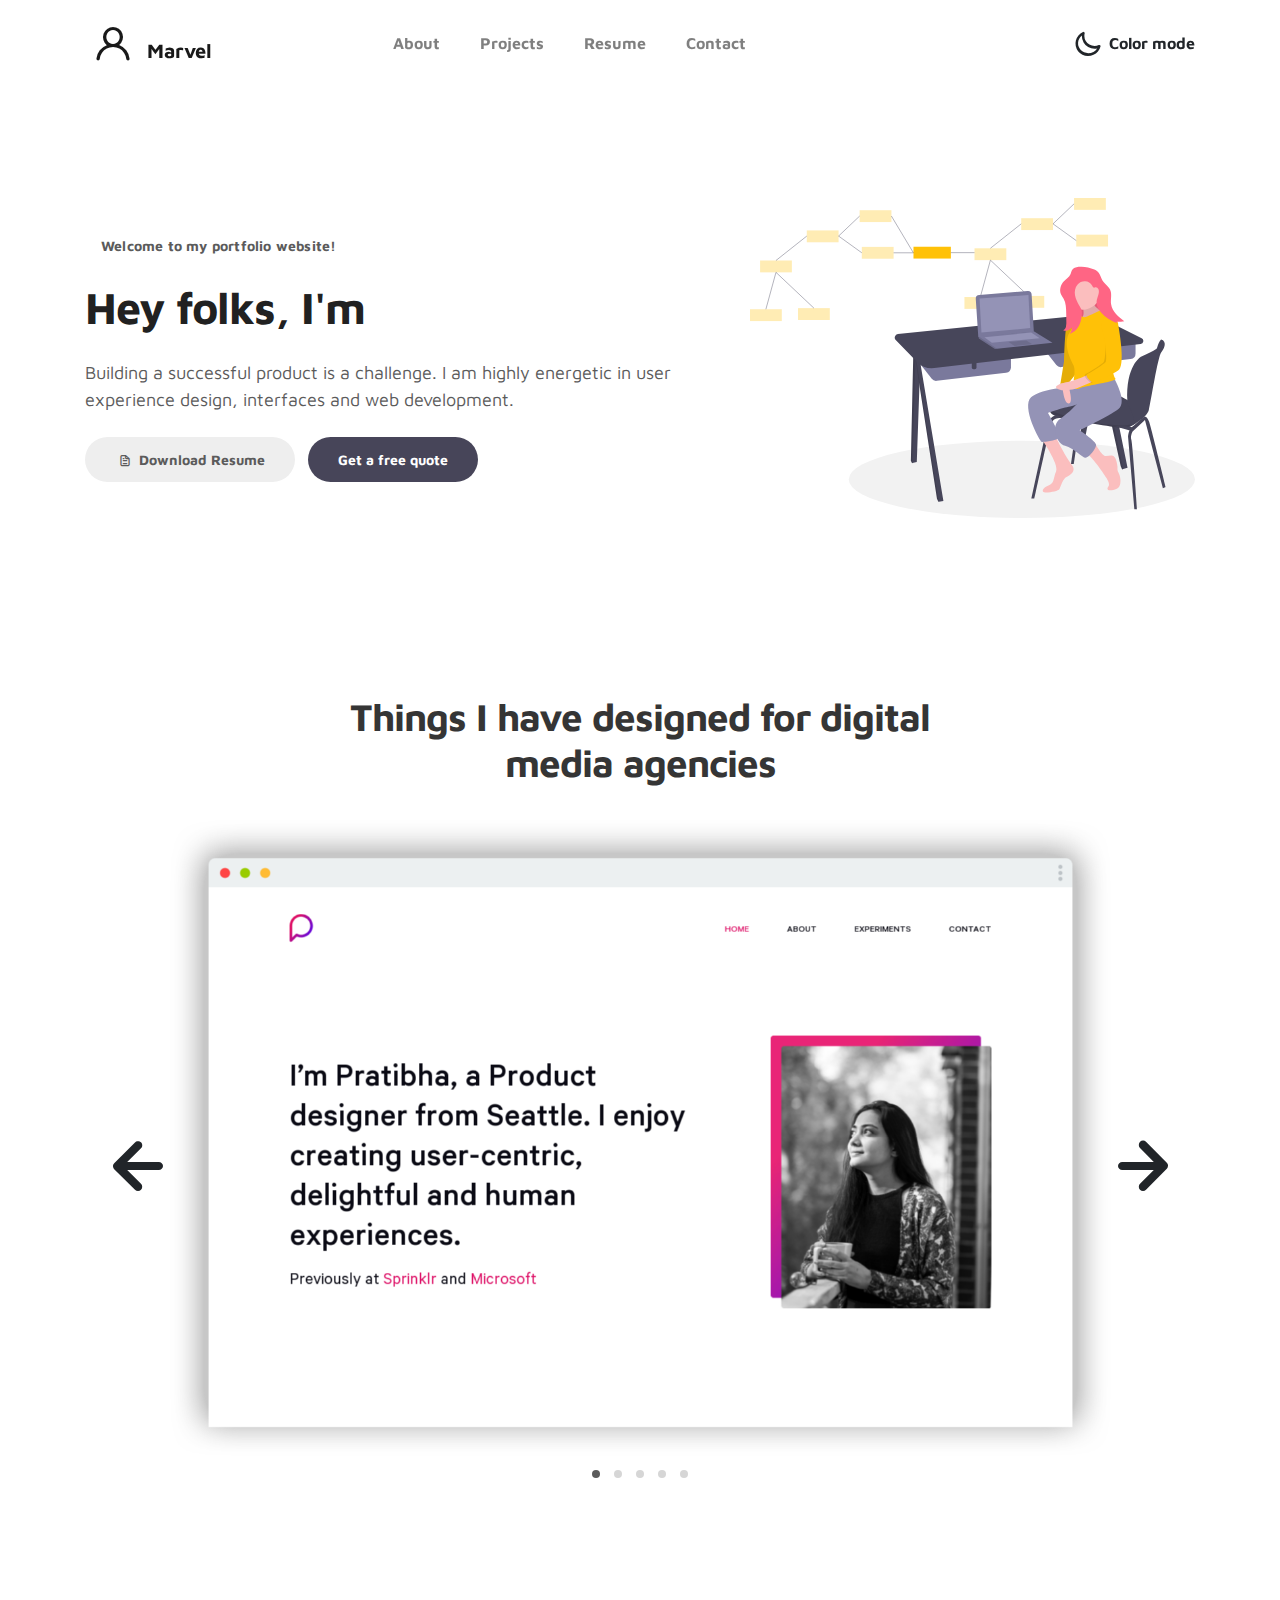
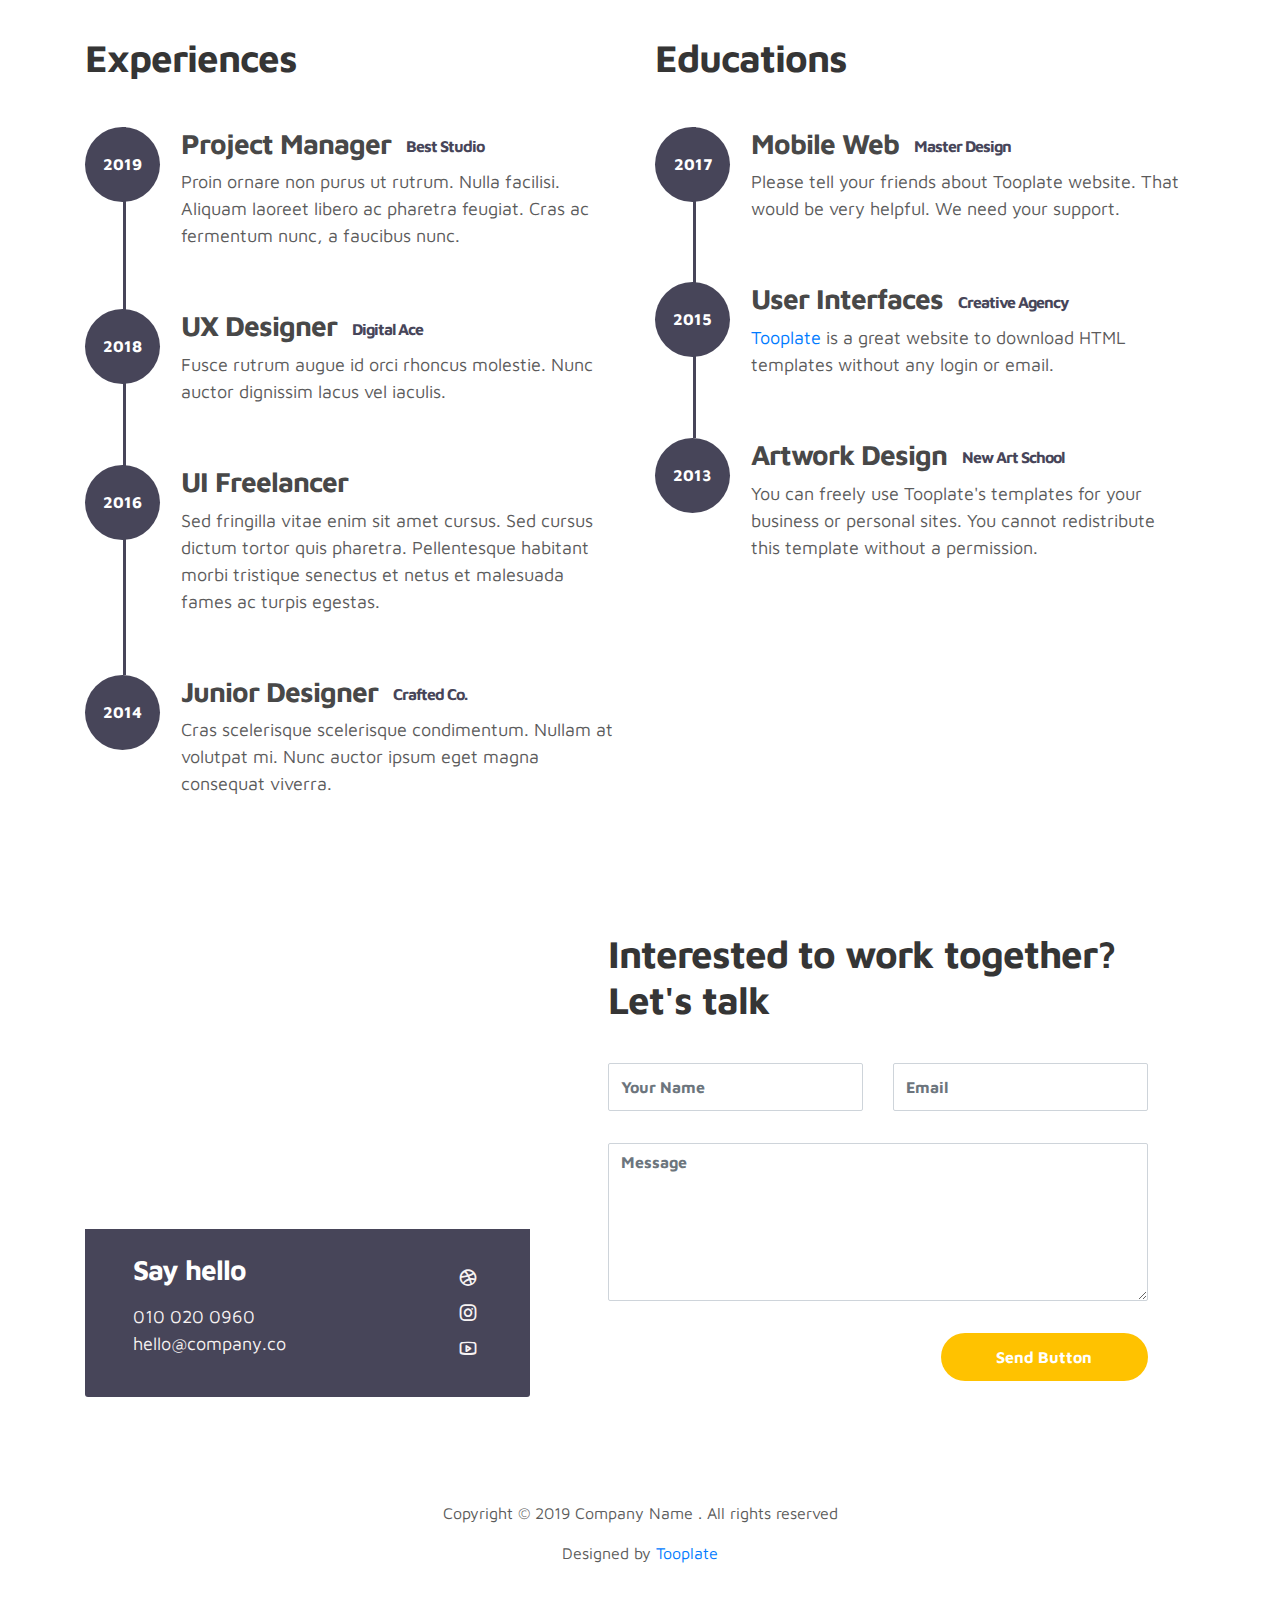
==== tianci/index.html @ c40ca88f "tiaci" ====
<!doctype html>
<html lang="en">
  <head>
    <meta charset="utf-8">
    <meta name="viewport" content="width=device-width, initial-scale=1, shrink-to-fit=no">
    <meta name="description" content="">
    <meta name="author" content="">

    <title>Marvel HTML Bootstrap 4 Template</title>

    <link rel="stylesheet" href="css/bootstrap.min.css">
    <link rel="stylesheet" href="css/unicons.css">
    <link rel="stylesheet" href="css/owl.carousel.min.css">
    <link rel="stylesheet" href="css/owl.theme.default.min.css">

    <!-- MAIN STYLE -->
    <link rel="stylesheet" href="css/tooplate-style.css">
    
<!--

Tooplate 2115 Marvel

https://www.tooplate.com/view/2115-marvel

-->
  </head>
  <body>

    <!-- MENU -->
    <nav class="navbar navbar-expand-sm navbar-light">
        <div class="container">
            <a class="navbar-brand" href="index.html"><i class='uil uil-user'></i> Marvel</a>

            <button class="navbar-toggler" type="button" data-toggle="collapse" data-target="#navbarNav" aria-controls="navbarNav" aria-expanded="false"
                aria-label="Toggle navigation">
                <span class="navbar-toggler-icon"></span>
                <span class="navbar-toggler-icon"></span>
                <span class="navbar-toggler-icon"></span>
            </button>

            <div class="collapse navbar-collapse" id="navbarNav">
                <ul class="navbar-nav mx-auto">
                    <li class="nav-item">
                        <a href="#about" class="nav-link"><span data-hover="About">About</span></a>
                    </li>
                    <li class="nav-item">
                        <a href="#project" class="nav-link"><span data-hover="Projects">Projects</span></a>
                    </li>
                    <li class="nav-item">
                        <a href="#resume" class="nav-link"><span data-hover="Resume">Resume</span></a>
                    </li>
                    <li class="nav-item">
                        <a href="#contact" class="nav-link"><span data-hover="Contact">Contact</span></a>
                    </li>
                </ul>

                <ul class="navbar-nav ml-lg-auto">
                    <div class="ml-lg-4">
                      <div class="color-mode d-lg-flex justify-content-center align-items-center">
                        <i class="color-mode-icon"></i>
                        Color mode
                      </div>
                    </div>
                </ul>
            </div>
        </div>
    </nav>

    <!-- ABOUT -->
    <section class="about full-screen d-lg-flex justify-content-center align-items-center" id="about">
        <div class="container">
            <div class="row">
                
                <div class="col-lg-7 col-md-12 col-12 d-flex align-items-center">
                    <div class="about-text">
                        <small class="small-text">Welcome to <span class="mobile-block">my portfolio website!</span></small>
                        <h1 class="animated animated-text">
                            <span class="mr-2">Hey folks, I'm</span>
                                <div class="animated-info">
                                    <span class="animated-item">Marvel Sann</span>
                                    <span class="animated-item">Web Designer</span>
                                    <span class="animated-item">UI Specialist</span>
                                </div>
                        </h1>

                        <p>Building a successful product is a challenge. I am highly energetic in user experience design, interfaces and web development.</p>
                        
                        <div class="custom-btn-group mt-4">
                          <a href="#" class="btn mr-lg-2 custom-btn"><i class='uil uil-file-alt'></i> Download Resume</a>
                          <a href="#contact" class="btn custom-btn custom-btn-bg custom-btn-link">Get a free quote</a>
                        </div>
                    </div>
                </div>

                <div class="col-lg-5 col-md-12 col-12">
                    <div class="about-image svg">
                        <img src="images/undraw/undraw_software_engineer_lvl5.svg" class="img-fluid" alt="svg image">
                    </div>
                </div>

            </div>
        </div>
    </section>

    <!-- PROJECTS -->
    <section class="project py-5" id="project">
        <div class="container">
                
                <div class="row">
                  <div class="col-lg-11 text-center mx-auto col-12">

                      <div class="col-lg-8 mx-auto">
                        <h2>Things I have designed for digital media agencies</h2>
                      </div>

                      <div class="owl-carousel owl-theme">
                        <div class="item">
                          <div class="project-info">
                            <img src="images/project/project-image01.png" class="img-fluid" alt="project image">
                          </div>
                        </div>

                        <div class="item">
                          <div class="project-info">
                            <img src="images/project/project-image02.png" class="img-fluid" alt="project image">
                          </div>
                        </div>

                        <div class="item">
                          <div class="project-info">
                            <img src="images/project/project-image03.png" class="img-fluid" alt="project image">
                          </div>
                        </div>

                        <div class="item">
                          <div class="project-info">
                            <img src="images/project/project-image04.png" class="img-fluid" alt="project image">
                          </div>
                        </div>

                        <div class="item">
                          <div class="project-info">
                            <img src="images/project/project-image05.png" class="img-fluid" alt="project image">
                          </div>
                        </div>
                      </div>

                  </div>
                </div>
        </div>
    </section>

    <!-- FEATURES -->
    <section class="resume py-5 d-lg-flex justify-content-center align-items-center" id="resume">
        <div class="container">
            <div class="row">

                <div class="col-lg-6 col-12">
                  <h2 class="mb-4">Experiences</h2>

                    <div class="timeline">
                        <div class="timeline-wrapper">
                             <div class="timeline-yr">
                                  <span>2019</span>
                             </div>
                             <div class="timeline-info">
                                  <h3><span>Project Manager</span><small>Best Studio</small></h3>
                                  <p>Proin ornare non purus ut rutrum. Nulla facilisi. Aliquam laoreet libero ac pharetra feugiat. Cras ac fermentum nunc, a faucibus nunc.</p>
                             </div>
                        </div>

                        <div class="timeline-wrapper">
                            <div class="timeline-yr">
                                <span>2018</span>
                            </div>
                            <div class="timeline-info">
                                <h3><span>UX Designer</span><small>Digital Ace</small></h3>
                                <p>Fusce rutrum augue id orci rhoncus molestie. Nunc auctor dignissim lacus vel iaculis.</p>
                            </div>
                        </div>

                        <div class="timeline-wrapper">
                            <div class="timeline-yr">
                                <span>2016</span>
                            </div>
                            <div class="timeline-info">
                                <h3><span>UI Freelancer</h3>
                                <p>Sed fringilla vitae enim sit amet cursus. Sed cursus dictum tortor quis pharetra. Pellentesque habitant morbi tristique senectus et netus et malesuada fames ac turpis egestas.</p>
                            </div>
                        </div>
                        
                        <div class="timeline-wrapper">
                            <div class="timeline-yr">
                                <span>2014</span>
                            </div>
                            <div class="timeline-info">
                                <h3><span>Junior Designer<small>Crafted Co.</small></h3>
                                <p>Cras scelerisque scelerisque condimentum. Nullam at volutpat mi. Nunc auctor ipsum eget magna consequat viverra.</p>
                            </div>
                        </div>

                    </div>
                </div>

                <div class="col-lg-6 col-12">
                  <h2 class="mb-4 mobile-mt-2">Educations</h2>

                    <div class="timeline">
                        <div class="timeline-wrapper">
                             <div class="timeline-yr">
                                  <span>2017</span>
                             </div>
                             <div class="timeline-info">
                                  <h3><span>Mobile Web</span><small>Master Design</small></h3>
                                  <p>Please tell your friends about Tooplate website. That would be very helpful. We need your support.</p>
                             </div>
                        </div>

                        <div class="timeline-wrapper">
                            <div class="timeline-yr">
                                <span>2015</span>
                            </div>
                            <div class="timeline-info">
                                <h3><span>User Interfaces</span><small>Creative Agency</small></h3>
                                <p><a rel="nofollow" href="https://www.facebook.com/tooplate">Tooplate</a> is a great website to download HTML templates without any login or email.</p>
                            </div>
                        </div>
                        
                        <div class="timeline-wrapper">
                            <div class="timeline-yr">
                                <span>2013</span>
                            </div>
                            <div class="timeline-info">
                                <h3><span>Artwork Design</span><small>New Art School</small></h3>
                                <p>You can freely use Tooplate's templates for your business or personal sites. You cannot redistribute this template without a permission.</p>
                            </div>
                        </div>

                    </div>
                </div>
                
            </div>
        </div>
    </section>

    <!-- CONTACT -->
    <section class="contact py-5" id="contact">
      <div class="container">
        <div class="row">
          
          <div class="col-lg-5 mr-lg-5 col-12">
            <div class="google-map w-100">
              <iframe src="https://www.google.com/maps/embed?pb=!1m18!1m12!1m3!1d12088.558402180099!2d-73.99373482142036!3d40.75895421922642!2m3!1f0!2f0!3f0!3m2!1i1024!2i768!4f13.1!3m3!1m2!1s0x89c25855b8fb3083%3A0xa0f9aef176042a5c!2sTheater+District%2C+New+York%2C+NY%2C+USA!5e0!3m2!1sen!2smm!4v1549875377188" width="400" height="300" frameborder="0" style="border:0" allowfullscreen></iframe>
            </div>

            <div class="contact-info d-flex justify-content-between align-items-center py-4 px-lg-5">
                <div class="contact-info-item">
                  <h3 class="mb-3 text-white">Say hello</h3>
                  <p class="footer-text mb-0">010 020 0960</p>
                  <p><a href="mailto:hello@company.co">hello@company.co</a></p>
                </div>

                <ul class="social-links">
                     <li><a href="#" class="uil uil-dribbble" data-toggle="tooltip" data-placement="left" title="Dribbble"></a></li>
                     <li><a href="#" class="uil uil-instagram" data-toggle="tooltip" data-placement="left" title="Instagram"></a></li>
                     <li><a href="#" class="uil uil-youtube" data-toggle="tooltip" data-placement="left" title="Youtube"></a></li>
                </ul>
            </div>
          </div>

          <div class="col-lg-6 col-12">
            <div class="contact-form">
              <h2 class="mb-4">Interested to work together? Let's talk</h2>

              <form action="" method="get">
                <div class="row">
                  <div class="col-lg-6 col-12">
                    <input type="text" class="form-control" name="name" placeholder="Your Name" id="name">
                  </div>

                  <div class="col-lg-6 col-12">
                    <input type="email" class="form-control" name="email" placeholder="Email" id="email">
                  </div>

                  <div class="col-12">
                    <textarea name="message" rows="6" class="form-control" id="message" placeholder="Message"></textarea>
                  </div>

                  <div class="ml-lg-auto col-lg-5 col-12">
                    <input type="submit" class="form-control submit-btn" value="Send Button">
                  </div>
                </div>
              </form>
            </div>
          </div>

        </div>
      </div>
    </section>

    <!-- FOOTER -->
     <footer class="footer py-5">
          <div class="container">
               <div class="row">

                    <div class="col-lg-12 col-12">                                
                        <p class="copyright-text text-center">Copyright &copy; 2019 Company Name . All rights reserved</p>
                        <p class="copyright-text text-center">Designed by <a rel="nofollow" href="https://www.facebook.com/tooplate">Tooplate</a></p>
                    </div>
                    
               </div>
          </div>
     </footer>

    <script src="js/jquery-3.3.1.min.js"></script>
    <script src="js/popper.min.js"></script>
    <script src="js/bootstrap.min.js"></script>
    <script src="js/Headroom.js"></script>
    <script src="js/jQuery.headroom.js"></script>
    <script src="js/owl.carousel.min.js"></script>
    <script src="js/smoothscroll.js"></script>
    <script src="js/custom.js"></script>

  </body>
</html>
---- tianci/css/unicons.css ----
@font-face {
  font-family: 'unicons';
  src: url('../font/unicons.eot?42479262');
  src: url('../font/unicons.eot?42479262#iefix') format('embedded-opentype'),
       url('../font/unicons.woff2?42479262') format('woff2'),
       url('../font/unicons.woff?42479262') format('woff'),
       url('../font/unicons.ttf?42479262') format('truetype'),
       url('../font/unicons.svg?42479262#unicons') format('svg');
  font-weight: normal;
  font-style: normal;
}
/* Chrome hack: SVG is rendered more smooth in Windozze. 100% magic, uncomment if you need it. */
/* Note, that will break hinting! In other OS-es font will be not as sharp as it could be */
/*
@media screen and (-webkit-min-device-pixel-ratio:0) {
  @font-face {
    font-family: 'unicons';
    src: url('../font/unicons.svg?42479262#unicons') format('svg');
  }
}
*/
 
 [class^="uil-"]:before, [class*=" uil-"]:before {
  font-family: "unicons";
  font-style: normal;
  font-weight: normal;
  speak: none;
 
  display: inline-block;
  text-decoration: inherit;
  width: 1em;
  margin-right: .2em;
  text-align: center;
  /* opacity: .8; */
 
  /* For safety - reset parent styles, that can break glyph codes*/
  font-variant: normal;
  text-transform: none;
 
  /* fix buttons height, for twitter bootstrap */
  line-height: 1em;
 
  /* Animation center compensation - margins should be symmetric */
  /* remove if not needed */
  margin-left: .2em;
 
  /* you can be more comfortable with increased icons size */
  /* font-size: 120%; */
 
  /* Font smoothing. That was taken from TWBS */
  -webkit-font-smoothing: antialiased;
  -moz-osx-font-smoothing: grayscale;
 
  /* Uncomment for 3D effect */
  /* text-shadow: 1px 1px 1px rgba(127, 127, 127, 0.3); */
}
 
.uil-abacus:before { content: '\e800'; } /* '' */
.uil-accessible-icon-alt:before { content: '\e801'; } /* '' */
.uil-adjust-alt:before { content: '\e802'; } /* '' */
.uil-adjust-circle:before { content: '\e803'; } /* '' */
.uil-adjust-half:before { content: '\e804'; } /* '' */
.uil-adjust:before { content: '\e805'; } /* '' */
.uil-airplay:before { content: '\e806'; } /* '' */
.uil-align-alt:before { content: '\e807'; } /* '' */
.uil-align-center-alt:before { content: '\e808'; } /* '' */
.uil-align-center-h:before { content: '\e809'; } /* '' */
.uil-align-center-justify:before { content: '\e80a'; } /* '' */
.uil-align-center-v:before { content: '\e80b'; } /* '' */
.uil-align-center:before { content: '\e80c'; } /* '' */
.uil-align-justify:before { content: '\e80d'; } /* '' */
.uil-align-left-justify:before { content: '\e80e'; } /* '' */
.uil-align-left:before { content: '\e80f'; } /* '' */
.uil-align-letter-right:before { content: '\e810'; } /* '' */
.uil-align-right-justify:before { content: '\e811'; } /* '' */
.uil-align-right:before { content: '\e812'; } /* '' */
.uil-align:before { content: '\e813'; } /* '' */
.uil-ambulance:before { content: '\e814'; } /* '' */
.uil-analysis:before { content: '\e815'; } /* '' */
.uil-analytics:before { content: '\e816'; } /* '' */
.uil-anchor:before { content: '\e817'; } /* '' */
.uil-android-phone-slash:before { content: '\e818'; } /* '' */
.uil-angle-double-down:before { content: '\e819'; } /* '' */
.uil-angle-double-left:before { content: '\e81a'; } /* '' */
.uil-angle-double-right:before { content: '\e81b'; } /* '' */
.uil-angle-double-up:before { content: '\e81c'; } /* '' */
.uil-angle-down:before { content: '\e81d'; } /* '' */
.uil-angle-left:before { content: '\e81e'; } /* '' */
.uil-angle-right-b:before { content: '\e81f'; } /* '' */
.uil-angle-right:before { content: '\e820'; } /* '' */
.uil-angle-up:before { content: '\e821'; } /* '' */
.uil-annoyed-alt:before { content: '\e822'; } /* '' */
.uil-annoyed:before { content: '\e823'; } /* '' */
.uil-apps:before { content: '\e824'; } /* '' */
.uil-archive-alt:before { content: '\e825'; } /* '' */
.uil-archive:before { content: '\e826'; } /* '' */
.uil-arrow-break:before { content: '\e827'; } /* '' */
.uil-arrow-circle-down:before { content: '\e828'; } /* '' */
.uil-arrow-circle-left:before { content: '\e829'; } /* '' */
.uil-arrow-circle-right:before { content: '\e82a'; } /* '' */
.uil-arrow-circle-up:before { content: '\e82b'; } /* '' */
.uil-arrow-compress-h:before { content: '\e82c'; } /* '' */
.uil-arrow-down-left:before { content: '\e82d'; } /* '' */
.uil-arrow-down-right:before { content: '\e82e'; } /* '' */
.uil-arrow-down:before { content: '\e82f'; } /* '' */
.uil-arrow-from-right:before { content: '\e830'; } /* '' */
.uil-arrow-from-top:before { content: '\e831'; } /* '' */
.uil-arrow-growth:before { content: '\e832'; } /* '' */
.uil-arrow-left:before { content: '\e833'; } /* '' */
.uil-arrow-random:before { content: '\e834'; } /* '' */
.uil-arrow-resize-diagonal:before { content: '\e835'; } /* '' */
.uil-arrow-right:before { content: '\e836'; } /* '' */
.uil-arrow-to-bottom:before { content: '\e837'; } /* '' */
.uil-arrow-to-right:before { content: '\e838'; } /* '' */
.uil-arrow-up-left:before { content: '\e839'; } /* '' */
.uil-arrow-up-right:before { content: '\e83a'; } /* '' */
.uil-arrow-up:before { content: '\e83b'; } /* '' */
.uil-arrows-h-alt:before { content: '\e83c'; } /* '' */
.uil-arrows-h:before { content: '\e83d'; } /* '' */
.uil-arrows-left-down:before { content: '\e83e'; } /* '' */
.uil-arrows-maximize:before { content: '\e83f'; } /* '' */
.uil-arrows-merge:before { content: '\e840'; } /* '' */
.uil-arrows-resize-h:before { content: '\e841'; } /* '' */
.uil-arrows-resize-v:before { content: '\e842'; } /* '' */
.uil-arrows-resize:before { content: '\e843'; } /* '' */
.uil-arrows-right-down:before { content: '\e844'; } /* '' */
.uil-arrows-shrink-h:before { content: '\e845'; } /* '' */
.uil-arrows-shrink-v:before { content: '\e846'; } /* '' */
.uil-arrows-up-right:before { content: '\e847'; } /* '' */
.uil-arrows-v-alt:before { content: '\e848'; } /* '' */
.uil-arrows-v:before { content: '\e849'; } /* '' */
.uil-at:before { content: '\e84a'; } /* '' */
.uil-atm-card:before { content: '\e84b'; } /* '' */
.uil-atom:before { content: '\e84c'; } /* '' */
.uil-auto-flash:before { content: '\e84d'; } /* '' */
.uil-award-alt:before { content: '\e84e'; } /* '' */
.uil-award:before { content: '\e84f'; } /* '' */
.uil-baby-carriage:before { content: '\e850'; } /* '' */
.uil-backpack:before { content: '\e851'; } /* '' */
.uil-backspace:before { content: '\e852'; } /* '' */
.uil-backward:before { content: '\e853'; } /* '' */
.uil-bag-alt:before { content: '\e854'; } /* '' */
.uil-bag-slash:before { content: '\e855'; } /* '' */
.uil-bag:before { content: '\e856'; } /* '' */
.uil-ball:before { content: '\e857'; } /* '' */
.uil-ban:before { content: '\e858'; } /* '' */
.uil-bars:before { content: '\e859'; } /* '' */
.uil-basketball-hoop:before { content: '\e85a'; } /* '' */
.uil-basketball:before { content: '\e85b'; } /* '' */
.uil-battery-bolt:before { content: '\e85c'; } /* '' */
.uil-battery-empty:before { content: '\e85d'; } /* '' */
.uil-bed-double:before { content: '\e85e'; } /* '' */
.uil-bed:before { content: '\e85f'; } /* '' */
.uil-bell-school:before { content: '\e860'; } /* '' */
.uil-bell-slash:before { content: '\e861'; } /* '' */
.uil-bill:before { content: '\e862'; } /* '' */
.uil-bitcoin-circle:before { content: '\e863'; } /* '' */
.uil-bitcoin:before { content: '\e864'; } /* '' */
.uil-bluetooth-b:before { content: '\e865'; } /* '' */
.uil-bolt-alt:before { content: '\e866'; } /* '' */
.uil-bolt-slash:before { content: '\e867'; } /* '' */
.uil-bolt:before { content: '\e868'; } /* '' */
.uil-book-alt:before { content: '\e869'; } /* '' */
.uil-book-medical:before { content: '\e86a'; } /* '' */
.uil-book-open:before { content: '\e86b'; } /* '' */
.uil-book-reader:before { content: '\e86c'; } /* '' */
.uil-book:before { content: '\e86d'; } /* '' */
.uil-bookmark-full:before { content: '\e86e'; } /* '' */
.uil-bookmark:before { content: '\e86f'; } /* '' */
.uil-books:before { content: '\e870'; } /* '' */
.uil-boombox:before { content: '\e871'; } /* '' */
.uil-border-alt:before { content: '\e872'; } /* '' */
.uil-border-bottom:before { content: '\e873'; } /* '' */
.uil-border-clear:before { content: '\e874'; } /* '' */
.uil-border-horizontal:before { content: '\e875'; } /* '' */
.uil-border-inner:before { content: '\e876'; } /* '' */
.uil-border-left:before { content: '\e877'; } /* '' */
.uil-border-out:before { content: '\e878'; } /* '' */
.uil-border-right:before { content: '\e879'; } /* '' */
.uil-border-top:before { content: '\e87a'; } /* '' */
.uil-border-vertical:before { content: '\e87b'; } /* '' */
.uil-box:before { content: '\e87c'; } /* '' */
.uil-briefcase-alt:before { content: '\e87d'; } /* '' */
.uil-briefcase:before { content: '\e87e'; } /* '' */
.uil-bright:before { content: '\e87f'; } /* '' */
.uil-brightness-empty:before { content: '\e880'; } /* '' */
.uil-brightness-half:before { content: '\e881'; } /* '' */
.uil-brightness-low:before { content: '\e882'; } /* '' */
.uil-brightness-minus:before { content: '\e883'; } /* '' */
.uil-brightness-plus:before { content: '\e884'; } /* '' */
.uil-brightness:before { content: '\e885'; } /* '' */
.uil-bring-bottom:before { content: '\e886'; } /* '' */
.uil-bring-front:before { content: '\e887'; } /* '' */
.uil-brush-alt:before { content: '\e888'; } /* '' */
.uil-bug:before { content: '\e889'; } /* '' */
.uil-building:before { content: '\e88a'; } /* '' */
.uil-bullseye:before { content: '\e88b'; } /* '' */
.uil-bus-alt:before { content: '\e88c'; } /* '' */
.uil-bus-school:before { content: '\e88d'; } /* '' */
.uil-bus:before { content: '\e88e'; } /* '' */
.uil-calcualtor:before { content: '\e88f'; } /* '' */
.uil-calculator-alt:before { content: '\e890'; } /* '' */
.uil-calendar-alt:before { content: '\e891'; } /* '' */
.uil-calendar-slash:before { content: '\e892'; } /* '' */
.uil-calender:before { content: '\e893'; } /* '' */
.uil-calling:before { content: '\e894'; } /* '' */
.uil-camera-plus:before { content: '\e895'; } /* '' */
.uil-camera-slash:before { content: '\e896'; } /* '' */
.uil-camera:before { content: '\e897'; } /* '' */
.uil-cancel:before { content: '\e898'; } /* '' */
.uil-capsule:before { content: '\e899'; } /* '' */
.uil-capture:before { content: '\e89a'; } /* '' */
.uil-car-sideview:before { content: '\e89b'; } /* '' */
.uil-car-slash:before { content: '\e89c'; } /* '' */
.uil-car-wash:before { content: '\e89d'; } /* '' */
.uil-car:before { content: '\e89e'; } /* '' */
.uil-card-atm:before { content: '\e89f'; } /* '' */
.uil-caret-right:before { content: '\e8a0'; } /* '' */
.uil-cart:before { content: '\e8a1'; } /* '' */
.uil-cell:before { content: '\e8a2'; } /* '' */
.uil-celsius:before { content: '\e8a3'; } /* '' */
.uil-chart-bar-alt:before { content: '\e8a4'; } /* '' */
.uil-chart-bar:before { content: '\e8a5'; } /* '' */
.uil-chart-down:before { content: '\e8a6'; } /* '' */
.uil-chart-growth-alt:before { content: '\e8a7'; } /* '' */
.uil-chart-growth:before { content: '\e8a8'; } /* '' */
.uil-chart-line:before { content: '\e8a9'; } /* '' */
.uil-chart-pie-alt:before { content: '\e8aa'; } /* '' */
.uil-chart-pie:before { content: '\e8ab'; } /* '' */
.uil-chart:before { content: '\e8ac'; } /* '' */
.uil-chat-bubble-user:before { content: '\e8ad'; } /* '' */
.uil-chat-info:before { content: '\e8ae'; } /* '' */
.uil-chat:before { content: '\e8af'; } /* '' */
.uil-check-circle:before { content: '\e8b0'; } /* '' */
.uil-check-square:before { content: '\e8b1'; } /* '' */
.uil-check:before { content: '\e8b2'; } /* '' */
.uil-circle-layer:before { content: '\e8b3'; } /* '' */
.uil-circle:before { content: '\e8b4'; } /* '' */
.uil-circuit:before { content: '\e8b5'; } /* '' */
.uil-clapper-board:before { content: '\e8b6'; } /* '' */
.uil-clipboard-alt:before { content: '\e8b7'; } /* '' */
.uil-clipboard-blank:before { content: '\e8b8'; } /* '' */
.uil-clipboard-notes:before { content: '\e8b9'; } /* '' */
.uil-clipboard:before { content: '\e8ba'; } /* '' */
.uil-clock-eight:before { content: '\e8bb'; } /* '' */
.uil-clock-five:before { content: '\e8bc'; } /* '' */
.uil-clock-nine:before { content: '\e8bd'; } /* '' */
.uil-clock-seven:before { content: '\e8be'; } /* '' */
.uil-clock-ten:before { content: '\e8bf'; } /* '' */
.uil-clock-three:before { content: '\e8c0'; } /* '' */
.uil-clock-two:before { content: '\e8c1'; } /* '' */
.uil-clock:before { content: '\e8c2'; } /* '' */
.uil-closed-captioning:before { content: '\e8c3'; } /* '' */
.uil-cloud-block:before { content: '\e8c4'; } /* '' */
.uil-cloud-bookmark:before { content: '\e8c5'; } /* '' */
.uil-cloud-check:before { content: '\e8c6'; } /* '' */
.uil-cloud-computing:before { content: '\e8c7'; } /* '' */
.uil-cloud-data-connection:before { content: '\e8c8'; } /* '' */
.uil-cloud-database-tree:before { content: '\e8c9'; } /* '' */
.uil-cloud-download:before { content: '\e8ca'; } /* '' */
.uil-cloud-drizzle:before { content: '\e8cb'; } /* '' */
.uil-cloud-exclamation:before { content: '\e8cc'; } /* '' */
.uil-cloud-hail:before { content: '\e8cd'; } /* '' */
.uil-cloud-heart:before { content: '\e8ce'; } /* '' */
.uil-cloud-info:before { content: '\e8cf'; } /* '' */
.uil-cloud-lock:before { content: '\e8d0'; } /* '' */
.uil-cloud-meatball:before { content: '\e8d1'; } /* '' */
.uil-cloud-moon-hail:before { content: '\e8d2'; } /* '' */
.uil-cloud-moon-meatball:before { content: '\e8d3'; } /* '' */
.uil-cloud-moon-rain:before { content: '\e8d4'; } /* '' */
.uil-cloud-moon-showers:before { content: '\e8d5'; } /* '' */
.uil-cloud-moon:before { content: '\e8d6'; } /* '' */
.uil-cloud-question:before { content: '\e8d7'; } /* '' */
.uil-cloud-rain-sun:before { content: '\e8d8'; } /* '' */
.uil-cloud-rain:before { content: '\e8d9'; } /* '' */
.uil-cloud-redo:before { content: '\e8da'; } /* '' */
.uil-cloud-set:before { content: '\e8db'; } /* '' */
.uil-cloud-share:before { content: '\e8dc'; } /* '' */
.uil-cloud-shield:before { content: '\e8dd'; } /* '' */
.uil-cloud-showers-alt:before { content: '\e8de'; } /* '' */
.uil-cloud-showers-heavy:before { content: '\e8df'; } /* '' */
.uil-cloud-showers:before { content: '\e8e0'; } /* '' */
.uil-cloud-slash:before { content: '\e8e1'; } /* '' */
.uil-cloud-sun-hail:before { content: '\e8e2'; } /* '' */
.uil-cloud-sun-meatball:before { content: '\e8e3'; } /* '' */
.uil-cloud-sun-rain-alt:before { content: '\e8e4'; } /* '' */
.uil-cloud-sun-rain:before { content: '\e8e5'; } /* '' */
.uil-cloud-sun-tear:before { content: '\e8e6'; } /* '' */
.uil-cloud-sun:before { content: '\e8e7'; } /* '' */
.uil-cloud-times:before { content: '\e8e8'; } /* '' */
.uil-cloud-unlock:before { content: '\e8e9'; } /* '' */
.uil-cloud-upload:before { content: '\e8ea'; } /* '' */
.uil-cloud-wifi:before { content: '\e8eb'; } /* '' */
.uil-cloud-wind:before { content: '\e8ec'; } /* '' */
.uil-cloud:before { content: '\e8ed'; } /* '' */
.uil-clouds:before { content: '\e8ee'; } /* '' */
.uil-club:before { content: '\e8ef'; } /* '' */
.uil-code:before { content: '\e8f0'; } /* '' */
.uil-coffee:before { content: '\e8f1'; } /* '' */
.uil-cog:before { content: '\e8f2'; } /* '' */
.uil-coins:before { content: '\e8f3'; } /* '' */
.uil-columns:before { content: '\e8f4'; } /* '' */
.uil-comment-alt-block:before { content: '\e8f5'; } /* '' */
.uil-comment-alt-chart-lines:before { content: '\e8f6'; } /* '' */
.uil-comment-alt-check:before { content: '\e8f7'; } /* '' */
.uil-comment-alt-dots:before { content: '\e8f8'; } /* '' */
.uil-comment-alt-download:before { content: '\e8f9'; } /* '' */
.uil-comment-alt-edit:before { content: '\e8fa'; } /* '' */
.uil-comment-alt-exclamation:before { content: '\e8fb'; } /* '' */
.uil-comment-alt-heart:before { content: '\e8fc'; } /* '' */
.uil-comment-alt-image:before { content: '\e8fd'; } /* '' */
.uil-comment-alt-info:before { content: '\e8fe'; } /* '' */
.uil-comment-alt-lines:before { content: '\e8ff'; } /* '' */
.uil-comment-alt-lock:before { content: '\e900'; } /* '' */
.uil-comment-alt-medical:before { content: '\e901'; } /* '' */
.uil-comment-alt-message:before { content: '\e902'; } /* '' */
.uil-comment-alt-notes:before { content: '\e903'; } /* '' */
.uil-comment-alt-plus:before { content: '\e904'; } /* '' */
.uil-comment-alt-question:before { content: '\e905'; } /* '' */
.uil-comment-alt-redo:before { content: '\e906'; } /* '' */
.uil-comment-alt-search:before { content: '\e907'; } /* '' */
.uil-comment-alt-share:before { content: '\e908'; } /* '' */
.uil-comment-alt-shield:before { content: '\e909'; } /* '' */
.uil-comment-alt-upload:before { content: '\e90a'; } /* '' */
.uil-comment-alt-verify:before { content: '\e90b'; } /* '' */
.uil-comment-alt:before { content: '\e90c'; } /* '' */
.uil-comment-block:before { content: '\e90d'; } /* '' */
.uil-comment-chart-line:before { content: '\e90e'; } /* '' */
.uil-comment-check:before { content: '\e90f'; } /* '' */
.uil-comment-dots:before { content: '\e910'; } /* '' */
.uil-comment-download:before { content: '\e911'; } /* '' */
.uil-comment-edit:before { content: '\e912'; } /* '' */
.uil-comment-exclamation:before { content: '\e913'; } /* '' */
.uil-comment-heart:before { content: '\e914'; } /* '' */
.uil-comment-image:before { content: '\e915'; } /* '' */
.uil-comment-info-alt:before { content: '\e916'; } /* '' */
.uil-comment-info:before { content: '\e917'; } /* '' */
.uil-comment-lines:before { content: '\e918'; } /* '' */
.uil-comment-lock:before { content: '\e919'; } /* '' */
.uil-comment-medical:before { content: '\e91a'; } /* '' */
.uil-comment-message:before { content: '\e91b'; } /* '' */
.uil-comment-notes:before { content: '\e91c'; } /* '' */
.uil-comment-plus:before { content: '\e91d'; } /* '' */
.uil-comment-question:before { content: '\e91e'; } /* '' */
.uil-comment-redo:before { content: '\e91f'; } /* '' */
.uil-comment-search:before { content: '\e920'; } /* '' */
.uil-comment-share:before { content: '\e921'; } /* '' */
.uil-comment-shield:before { content: '\e922'; } /* '' */
.uil-comment-slash:before { content: '\e923'; } /* '' */
.uil-comment-upload:before { content: '\e924'; } /* '' */
.uil-comment-verify:before { content: '\e925'; } /* '' */
.uil-comment:before { content: '\e926'; } /* '' */
.uil-comments-alt:before { content: '\e927'; } /* '' */
.uil-comments:before { content: '\e928'; } /* '' */
.uil-commnet-alt-slash:before { content: '\e929'; } /* '' */
.uil-compact-disc:before { content: '\e92a'; } /* '' */
.uil-compass:before { content: '\e92b'; } /* '' */
.uil-compress-alt-left:before { content: '\e92c'; } /* '' */
.uil-compress-alt:before { content: '\e92d'; } /* '' */
.uil-compress-arrows:before { content: '\e92e'; } /* '' */
.uil-compress-lines:before { content: '\e92f'; } /* '' */
.uil-compress-point:before { content: '\e930'; } /* '' */
.uil-compress-v:before { content: '\e931'; } /* '' */
.uil-compress:before { content: '\e932'; } /* '' */
.uil-computer-mouse:before { content: '\e933'; } /* '' */
.uil-confused:before { content: '\e934'; } /* '' */
.uil-constructor:before { content: '\e935'; } /* '' */
.uil-copy-alt:before { content: '\e936'; } /* '' */
.uil-copy-landscape:before { content: '\e937'; } /* '' */
.uil-copy:before { content: '\e938'; } /* '' */
.uil-copyright:before { content: '\e939'; } /* '' */
.uil-corner-down-left:before { content: '\e93a'; } /* '' */
.uil-corner-down-right-alt:before { content: '\e93b'; } /* '' */
.uil-corner-down-right:before { content: '\e93c'; } /* '' */
.uil-corner-left-down:before { content: '\e93d'; } /* '' */
.uil-corner-right-down:before { content: '\e93e'; } /* '' */
.uil-corner-up-left-alt:before { content: '\e93f'; } /* '' */
.uil-corner-up-left:before { content: '\e940'; } /* '' */
.uil-corner-up-right-alt:before { content: '\e941'; } /* '' */
.uil-corner-up-right:before { content: '\e942'; } /* '' */
.uil-creative-commons-pd-alt:before { content: '\e943'; } /* '' */
.uil-creative-commons-pd:before { content: '\e944'; } /* '' */
.uil-crockery:before { content: '\e945'; } /* '' */
.uil-crop-alt-rotate-left:before { content: '\e946'; } /* '' */
.uil-crop-alt-rotate-right:before { content: '\e947'; } /* '' */
.uil-crop-alt:before { content: '\e948'; } /* '' */
.uil-crosshair-alt:before { content: '\e949'; } /* '' */
.uil-crosshair:before { content: '\e94a'; } /* '' */
.uil-crosshairs:before { content: '\e94b'; } /* '' */
.uil-cube:before { content: '\e94c'; } /* '' */
.uil-data-sharing:before { content: '\e94d'; } /* '' */
.uil-database-alt:before { content: '\e94e'; } /* '' */
.uil-database:before { content: '\e94f'; } /* '' */
.uil-desert:before { content: '\e950'; } /* '' */
.uil-desktop-alt-slash:before { content: '\e951'; } /* '' */
.uil-desktop-alt:before { content: '\e952'; } /* '' */
.uil-desktop-cloud-alt:before { content: '\e953'; } /* '' */
.uil-desktop-slash:before { content: '\e954'; } /* '' */
.uil-desktop:before { content: '\e955'; } /* '' */
.uil-dialpad-alt:before { content: '\e956'; } /* '' */
.uil-dialpad:before { content: '\e957'; } /* '' */
.uil-diamond:before { content: '\e958'; } /* '' */
.uil-diary-alt:before { content: '\e959'; } /* '' */
.uil-diary:before { content: '\e95a'; } /* '' */
.uil-dice-five:before { content: '\e95b'; } /* '' */
.uil-dice-four:before { content: '\e95c'; } /* '' */
.uil-dice-one:before { content: '\e95d'; } /* '' */
.uil-dice-six:before { content: '\e95e'; } /* '' */
.uil-dice-three:before { content: '\e95f'; } /* '' */
.uil-dice-two:before { content: '\e960'; } /* '' */
.uil-direction:before { content: '\e961'; } /* '' */
.uil-directions:before { content: '\e962'; } /* '' */
.uil-dizzy-meh:before { content: '\e963'; } /* '' */
.uil-dna:before { content: '\e964'; } /* '' */
.uil-document-layout-center:before { content: '\e965'; } /* '' */
.uil-document-layout-left:before { content: '\e966'; } /* '' */
.uil-document-layout-right:before { content: '\e967'; } /* '' */
.uil-document:before { content: '\e968'; } /* '' */
.uil-dollar-alt:before { content: '\e969'; } /* '' */
.uil-dollar-sign-alt:before { content: '\e96a'; } /* '' */
.uil-dollar-sign:before { content: '\e96b'; } /* '' */
.uil-down-arrow:before { content: '\e96c'; } /* '' */
.uil-download-alt:before { content: '\e96d'; } /* '' */
.uil-dribbble:before { content: '\e96e'; } /* '' */
.uil-drill:before { content: '\e96f'; } /* '' */
.uil-dropbox:before { content: '\e970'; } /* '' */
.uil-dumbbell:before { content: '\e971'; } /* '' */
.uil-edit-alt:before { content: '\e972'; } /* '' */
.uil-edit:before { content: '\e973'; } /* '' */
.uil-ellipsis-h:before { content: '\e974'; } /* '' */
.uil-ellipsis-v:before { content: '\e975'; } /* '' */
.uil-emoji:before { content: '\e976'; } /* '' */
.uil-enter:before { content: '\e977'; } /* '' */
.uil-entry:before { content: '\e978'; } /* '' */
.uil-envelope-add:before { content: '\e979'; } /* '' */
.uil-envelope-alt:before { content: '\e97a'; } /* '' */
.uil-envelope-block:before { content: '\e97b'; } /* '' */
.uil-envelope-bookmark:before { content: '\e97c'; } /* '' */
.uil-envelope-check:before { content: '\e97d'; } /* '' */
.uil-envelope-download-alt:before { content: '\e97e'; } /* '' */
.uil-envelope-download:before { content: '\e97f'; } /* '' */
.uil-envelope-edit:before { content: '\e980'; } /* '' */
.uil-envelope-exclamation:before { content: '\e981'; } /* '' */
.uil-envelope-heart:before { content: '\e982'; } /* '' */
.uil-envelope-info:before { content: '\e983'; } /* '' */
.uil-envelope-lock:before { content: '\e984'; } /* '' */
.uil-envelope-minus:before { content: '\e985'; } /* '' */
.uil-envelope-open:before { content: '\e986'; } /* '' */
.uil-envelope-question:before { content: '\e987'; } /* '' */
.uil-envelope-receive:before { content: '\e988'; } /* '' */
.uil-envelope-redo:before { content: '\e989'; } /* '' */
.uil-envelope-search:before { content: '\e98a'; } /* '' */
.uil-envelope-send:before { content: '\e98b'; } /* '' */
.uil-envelope-share:before { content: '\e98c'; } /* '' */
.uil-envelope-shield:before { content: '\e98d'; } /* '' */
.uil-envelope-star:before { content: '\e98e'; } /* '' */
.uil-envelope-times:before { content: '\e98f'; } /* '' */
.uil-envelope-upload-alt:before { content: '\e990'; } /* '' */
.uil-envelope-upload:before { content: '\e991'; } /* '' */
.uil-envelope:before { content: '\e992'; } /* '' */
.uil-envelopes:before { content: '\e993'; } /* '' */
.uil-equal-circle:before { content: '\e994'; } /* '' */
.uil-euro-circle:before { content: '\e995'; } /* '' */
.uil-euro:before { content: '\e996'; } /* '' */
.uil-exchange-alt:before { content: '\e997'; } /* '' */
.uil-exchange:before { content: '\e998'; } /* '' */
.uil-exclamation-circle:before { content: '\e999'; } /* '' */
.uil-exclamation-octagon:before { content: '\e99a'; } /* '' */
.uil-exclamation-triangle:before { content: '\e99b'; } /* '' */
.uil-exclude:before { content: '\e99c'; } /* '' */
.uil-exit:before { content: '\e99d'; } /* '' */
.uil-expand-alt:before { content: '\e99e'; } /* '' */
.uil-expand-arrows-alt:before { content: '\e99f'; } /* '' */
.uil-expand-arrows:before { content: '\e9a0'; } /* '' */
.uil-expand-from-corner:before { content: '\e9a1'; } /* '' */
.uil-expand-left:before { content: '\e9a2'; } /* '' */
.uil-export:before { content: '\e9a3'; } /* '' */
.uil-exposure-alt:before { content: '\e9a4'; } /* '' */
.uil-exposure-increase:before { content: '\e9a5'; } /* '' */
.uil-external-link-alt:before { content: '\e9a6'; } /* '' */
.uil-eye-slash:before { content: '\e9a7'; } /* '' */
.uil-eye:before { content: '\e9a8'; } /* '' */
.uil-facebook:before { content: '\e9a9'; } /* '' */
.uil-fahrenheit:before { content: '\e9aa'; } /* '' */
.uil-fast-mail-alt:before { content: '\e9ab'; } /* '' */
.uil-fast-mail:before { content: '\e9ac'; } /* '' */
.uil-favorite:before { content: '\e9ad'; } /* '' */
.uil-feedback:before { content: '\e9ae'; } /* '' */
.uil-file-alt:before { content: '\e9af'; } /* '' */
.uil-file-blank:before { content: '\e9b0'; } /* '' */
.uil-file-block-alt:before { content: '\e9b1'; } /* '' */
.uil-file-bookmark-alt:before { content: '\e9b2'; } /* '' */
.uil-file-check-alt:before { content: '\e9b3'; } /* '' */
.uil-file-check:before { content: '\e9b4'; } /* '' */
.uil-file-contract-dollar:before { content: '\e9b5'; } /* '' */
.uil-file-copy-alt:before { content: '\e9b6'; } /* '' */
.uil-file-download-alt:before { content: '\e9b7'; } /* '' */
.uil-file-download:before { content: '\e9b8'; } /* '' */
.uil-file-edit-alt:before { content: '\e9b9'; } /* '' */
.uil-file-exclamation-alt:before { content: '\e9ba'; } /* '' */
.uil-file-exclamation:before { content: '\e9bb'; } /* '' */
.uil-file-heart:before { content: '\e9bc'; } /* '' */
.uil-file-info-alt:before { content: '\e9bd'; } /* '' */
.uil-file-landscape-alt:before { content: '\e9be'; } /* '' */
.uil-file-landscape:before { content: '\e9bf'; } /* '' */
.uil-file-lanscape-slash:before { content: '\e9c0'; } /* '' */
.uil-file-lock-alt:before { content: '\e9c1'; } /* '' */
.uil-file-medical-alt:before { content: '\e9c2'; } /* '' */
.uil-file-medical:before { content: '\e9c3'; } /* '' */
.uil-file-minus-alt:before { content: '\e9c4'; } /* '' */
.uil-file-minus:before { content: '\e9c5'; } /* '' */
.uil-file-network:before { content: '\e9c6'; } /* '' */
.uil-file-plus-alt:before { content: '\e9c7'; } /* '' */
.uil-file-plus:before { content: '\e9c8'; } /* '' */
.uil-file-question-alt:before { content: '\e9c9'; } /* '' */
.uil-file-question:before { content: '\e9ca'; } /* '' */
.uil-file-redo-alt:before { content: '\e9cb'; } /* '' */
.uil-file-search-alt:before { content: '\e9cc'; } /* '' */
.uil-file-share-alt:before { content: '\e9cd'; } /* '' */
.uil-file-shield-alt:before { content: '\e9ce'; } /* '' */
.uil-file-slash:before { content: '\e9cf'; } /* '' */
.uil-file-times-alt:before { content: '\e9d0'; } /* '' */
.uil-file-times:before { content: '\e9d1'; } /* '' */
.uil-file-upload-alt:before { content: '\e9d2'; } /* '' */
.uil-file-upload:before { content: '\e9d3'; } /* '' */
.uil-file:before { content: '\e9d4'; } /* '' */
.uil-files-landscapes-alt:before { content: '\e9d5'; } /* '' */
.uil-files-landscapes:before { content: '\e9d6'; } /* '' */
.uil-film:before { content: '\e9d7'; } /* '' */
.uil-filter-slash:before { content: '\e9d8'; } /* '' */
.uil-filter:before { content: '\e9d9'; } /* '' */
.uil-flask-potion:before { content: '\e9da'; } /* '' */
.uil-flask:before { content: '\e9db'; } /* '' */
.uil-flip-h-alt:before { content: '\e9dc'; } /* '' */
.uil-flip-h:before { content: '\e9dd'; } /* '' */
.uil-flip-v-alt:before { content: '\e9de'; } /* '' */
.uil-flip-v:before { content: '\e9df'; } /* '' */
.uil-flower:before { content: '\e9e0'; } /* '' */
.uil-focus-add:before { content: '\e9e1'; } /* '' */
.uil-focus-target:before { content: '\e9e2'; } /* '' */
.uil-focus:before { content: '\e9e3'; } /* '' */
.uil-folder-check:before { content: '\e9e4'; } /* '' */
.uil-folder-download:before { content: '\e9e5'; } /* '' */
.uil-folder-exclamation:before { content: '\e9e6'; } /* '' */
.uil-folder-heart:before { content: '\e9e7'; } /* '' */
.uil-folder-info:before { content: '\e9e8'; } /* '' */
.uil-folder-lock:before { content: '\e9e9'; } /* '' */
.uil-folder-medical:before { content: '\e9ea'; } /* '' */
.uil-folder-minus:before { content: '\e9eb'; } /* '' */
.uil-folder-network:before { content: '\e9ec'; } /* '' */
.uil-folder-plus:before { content: '\e9ed'; } /* '' */
.uil-folder-question:before { content: '\e9ee'; } /* '' */
.uil-folder-slash:before { content: '\e9ef'; } /* '' */
.uil-folder-times:before { content: '\e9f0'; } /* '' */
.uil-folder-upload:before { content: '\e9f1'; } /* '' */
.uil-folder:before { content: '\e9f2'; } /* '' */
.uil-food:before { content: '\e9f3'; } /* '' */
.uil-football-american:before { content: '\e9f4'; } /* '' */
.uil-football-ball:before { content: '\e9f5'; } /* '' */
.uil-football:before { content: '\e9f6'; } /* '' */
.uil-forecastcloud-moon-tear:before { content: '\e9f7'; } /* '' */
.uil-forwaded-call:before { content: '\e9f8'; } /* '' */
.uil-forward:before { content: '\e9f9'; } /* '' */
.uil-frown:before { content: '\e9fa'; } /* '' */
.uil-game-structure:before { content: '\e9fb'; } /* '' */
.uil-game:before { content: '\e9fc'; } /* '' */
.uil-gift:before { content: '\e9fd'; } /* '' */
.uil-glass-martini-alt-slash:before { content: '\e9fe'; } /* '' */
.uil-glass-martini-alt:before { content: '\e9ff'; } /* '' */
.uil-glass-martini:before { content: '\ea00'; } /* '' */
.uil-glass-tea:before { content: '\ea01'; } /* '' */
.uil-glass:before { content: '\ea02'; } /* '' */
.uil-globe:before { content: '\ea03'; } /* '' */
.uil-gold:before { content: '\ea04'; } /* '' */
.uil-google-drive:before { content: '\ea05'; } /* '' */
.uil-graduation-hat:before { content: '\ea06'; } /* '' */
.uil-graph-bar:before { content: '\ea07'; } /* '' */
.uil-grid:before { content: '\ea08'; } /* '' */
.uil-grids:before { content: '\ea09'; } /* '' */
.uil-grin-tongue-wink-alt:before { content: '\ea0a'; } /* '' */
.uil-grin-tongue-wink:before { content: '\ea0b'; } /* '' */
.uil-grin:before { content: '\ea0c'; } /* '' */
.uil-grip-horizontal-line:before { content: '\ea0d'; } /* '' */
.uil-hdd:before { content: '\ea0e'; } /* '' */
.uil-headphones-alt:before { content: '\ea0f'; } /* '' */
.uil-headphones:before { content: '\ea10'; } /* '' */
.uil-heart-alt:before { content: '\ea11'; } /* '' */
.uil-heart-medical:before { content: '\ea12'; } /* '' */
.uil-heart-rate:before { content: '\ea13'; } /* '' */
.uil-heart-sign:before { content: '\ea14'; } /* '' */
.uil-heart:before { content: '\ea15'; } /* '' */
.uil-heartbeat:before { content: '\ea16'; } /* '' */
.uil-history-alt:before { content: '\ea17'; } /* '' */
.uil-history:before { content: '\ea18'; } /* '' */
.uil-home-alt:before { content: '\ea19'; } /* '' */
.uil-home:before { content: '\ea1a'; } /* '' */
.uil-horizontal-align-center:before { content: '\ea1b'; } /* '' */
.uil-horizontal-align-left:before { content: '\ea1c'; } /* '' */
.uil-horizontal-align-right:before { content: '\ea1d'; } /* '' */
.uil-horizontal-distribution-center:before { content: '\ea1e'; } /* '' */
.uil-horizontal-distribution-left:before { content: '\ea1f'; } /* '' */
.uil-horizontal-distribution-right:before { content: '\ea20'; } /* '' */
.uil-hunting:before { content: '\ea21'; } /* '' */
.uil-image-alt-slash:before { content: '\ea22'; } /* '' */
.uil-image-block:before { content: '\ea23'; } /* '' */
.uil-image-broken:before { content: '\ea24'; } /* '' */
.uil-image-check:before { content: '\ea25'; } /* '' */
.uil-image-download:before { content: '\ea26'; } /* '' */
.uil-image-edit:before { content: '\ea27'; } /* '' */
.uil-image-lock:before { content: '\ea28'; } /* '' */
.uil-image-minus:before { content: '\ea29'; } /* '' */
.uil-image-plus:before { content: '\ea2a'; } /* '' */
.uil-image-question:before { content: '\ea2b'; } /* '' */
.uil-image-redo:before { content: '\ea2c'; } /* '' */
.uil-image-resize-landscape:before { content: '\ea2d'; } /* '' */
.uil-image-resize-square:before { content: '\ea2e'; } /* '' */
.uil-image-search:before { content: '\ea2f'; } /* '' */
.uil-image-share:before { content: '\ea30'; } /* '' */
.uil-image-shield:before { content: '\ea31'; } /* '' */
.uil-image-slash:before { content: '\ea32'; } /* '' */
.uil-image-times:before { content: '\ea33'; } /* '' */
.uil-image-upload:before { content: '\ea34'; } /* '' */
.uil-image-v:before { content: '\ea35'; } /* '' */
.uil-image:before { content: '\ea36'; } /* '' */
.uil-images:before { content: '\ea37'; } /* '' */
.uil-incoming-call:before { content: '\ea38'; } /* '' */
.uil-info-circle:before { content: '\ea39'; } /* '' */
.uil-instagram:before { content: '\ea3a'; } /* '' */
.uil-invoice:before { content: '\ea3b'; } /* '' */
.uil-jackhammer:before { content: '\ea3c'; } /* '' */
.uil-kayak:before { content: '\ea3d'; } /* '' */
.uil-key-skeleton-alt:before { content: '\ea3e'; } /* '' */
.uil-key-skeleton:before { content: '\ea3f'; } /* '' */
.uil-keyboard-alt:before { content: '\ea40'; } /* '' */
.uil-keyboard-hide:before { content: '\ea41'; } /* '' */
.uil-keyboard-show:before { content: '\ea42'; } /* '' */
.uil-keyboard:before { content: '\ea43'; } /* '' */
.uil-keyhole-circle:before { content: '\ea44'; } /* '' */
.uil-keyhole-square-full:before { content: '\ea45'; } /* '' */
.uil-keyhole-square:before { content: '\ea46'; } /* '' */
.uil-kid:before { content: '\ea47'; } /* '' */
.uil-label-alt:before { content: '\ea48'; } /* '' */
.uil-label:before { content: '\ea49'; } /* '' */
.uil-lamp:before { content: '\ea4a'; } /* '' */
.uil-laptop-cloud:before { content: '\ea4b'; } /* '' */
.uil-laptop:before { content: '\ea4c'; } /* '' */
.uil-laughing:before { content: '\ea4d'; } /* '' */
.uil-layer-group-slash:before { content: '\ea4e'; } /* '' */
.uil-layer-group:before { content: '\ea4f'; } /* '' */
.uil-layers-alt:before { content: '\ea50'; } /* '' */
.uil-layers-slash:before { content: '\ea51'; } /* '' */
.uil-layers:before { content: '\ea52'; } /* '' */
.uil-left-arrow-from-left:before { content: '\ea53'; } /* '' */
.uil-left-arrow-to-left:before { content: '\ea54'; } /* '' */
.uil-left-indent-alt:before { content: '\ea55'; } /* '' */
.uil-left-indent:before { content: '\ea56'; } /* '' */
.uil-life-ring:before { content: '\ea57'; } /* '' */
.uil-lightbulb-alt:before { content: '\ea58'; } /* '' */
.uil-lightbulb:before { content: '\ea59'; } /* '' */
.uil-line-alt:before { content: '\ea5a'; } /* '' */
.uil-line-spacing:before { content: '\ea5b'; } /* '' */
.uil-link-alt:before { content: '\ea5c'; } /* '' */
.uil-link-broken:before { content: '\ea5d'; } /* '' */
.uil-link-h:before { content: '\ea5e'; } /* '' */
.uil-link:before { content: '\ea5f'; } /* '' */
.uil-list-ui-alt:before { content: '\ea60'; } /* '' */
.uil-list-ul:before { content: '\ea61'; } /* '' */
.uil-location-arrow-alt:before { content: '\ea62'; } /* '' */
.uil-location-arrow:before { content: '\ea63'; } /* '' */
.uil-location-pin-alt:before { content: '\ea64'; } /* '' */
.uil-location-point:before { content: '\ea65'; } /* '' */
.uil-location:before { content: '\ea66'; } /* '' */
.uil-lock-access:before { content: '\ea67'; } /* '' */
.uil-lock-alt:before { content: '\ea68'; } /* '' */
.uil-lock-open-alt:before { content: '\ea69'; } /* '' */
.uil-lock-slash:before { content: '\ea6a'; } /* '' */
.uil-lock:before { content: '\ea6b'; } /* '' */
.uil-mailbox-alt:before { content: '\ea6c'; } /* '' */
.uil-mailbox:before { content: '\ea6d'; } /* '' */
.uil-map-marker-alt:before { content: '\ea6e'; } /* '' */
.uil-map-marker-edit:before { content: '\ea6f'; } /* '' */
.uil-map-marker-info:before { content: '\ea70'; } /* '' */
.uil-map-marker-minus:before { content: '\ea71'; } /* '' */
.uil-map-marker-plus:before { content: '\ea72'; } /* '' */
.uil-map-marker-question:before { content: '\ea73'; } /* '' */
.uil-map-marker-shield:before { content: '\ea74'; } /* '' */
.uil-map-marker-slash:before { content: '\ea75'; } /* '' */
.uil-map-marker:before { content: '\ea76'; } /* '' */
.uil-map-pin-alt:before { content: '\ea77'; } /* '' */
.uil-map-pin:before { content: '\ea78'; } /* '' */
.uil-map:before { content: '\ea79'; } /* '' */
.uil-mars:before { content: '\ea7a'; } /* '' */
.uil-maximize-left:before { content: '\ea7b'; } /* '' */
.uil-medal:before { content: '\ea7c'; } /* '' */
.uil-medical-drip:before { content: '\ea7d'; } /* '' */
.uil-medical-square-full:before { content: '\ea7e'; } /* '' */
.uil-medical-square:before { content: '\ea7f'; } /* '' */
.uil-medical:before { content: '\ea80'; } /* '' */
.uil-medkit:before { content: '\ea81'; } /* '' */
.uil-meeting-board:before { content: '\ea82'; } /* '' */
.uil-meh-alt:before { content: '\ea83'; } /* '' */
.uil-meh-closed-eye:before { content: '\ea84'; } /* '' */
.uil-meh:before { content: '\ea85'; } /* '' */
.uil-message:before { content: '\ea86'; } /* '' */
.uil-microphone-slash:before { content: '\ea87'; } /* '' */
.uil-microphone:before { content: '\ea88'; } /* '' */
.uil-minus-circle:before { content: '\ea89'; } /* '' */
.uil-minus-path:before { content: '\ea8a'; } /* '' */
.uil-minus-square-full:before { content: '\ea8b'; } /* '' */
.uil-minus-square:before { content: '\ea8c'; } /* '' */
.uil-minus:before { content: '\ea8d'; } /* '' */
.uil-missed-call:before { content: '\ea8e'; } /* '' */
.uil-mobey-bill-slash:before { content: '\ea8f'; } /* '' */
.uil-mobile-android-alt:before { content: '\ea90'; } /* '' */
.uil-mobile-android:before { content: '\ea91'; } /* '' */
.uil-mobile-vibrate:before { content: '\ea92'; } /* '' */
.uil-modem:before { content: '\ea93'; } /* '' */
.uil-money-bill-stack:before { content: '\ea94'; } /* '' */
.uil-money-bill:before { content: '\ea95'; } /* '' */
.uil-money-insert:before { content: '\ea96'; } /* '' */
.uil-money-stack:before { content: '\ea97'; } /* '' */
.uil-money-withdraw:before { content: '\ea98'; } /* '' */
.uil-money-withdrawal:before { content: '\ea99'; } /* '' */
.uil-moneybag-alt:before { content: '\ea9a'; } /* '' */
.uil-moneybag:before { content: '\ea9b'; } /* '' */
.uil-monitor-heart-rate:before { content: '\ea9c'; } /* '' */
.uil-monitor:before { content: '\ea9d'; } /* '' */
.uil-moon-eclipse:before { content: '\ea9e'; } /* '' */
.uil-moon:before { content: '\ea9f'; } /* '' */
.uil-moonset:before { content: '\eaa0'; } /* '' */
.uil-mountains-sun:before { content: '\eaa1'; } /* '' */
.uil-mountains:before { content: '\eaa2'; } /* '' */
.uil-mouse-alt:before { content: '\eaa3'; } /* '' */
.uil-mouse:before { content: '\eaa4'; } /* '' */
.uil-multiply:before { content: '\eaa5'; } /* '' */
.uil-music-note:before { content: '\eaa6'; } /* '' */
.uil-music-tune-slash:before { content: '\eaa7'; } /* '' */
.uil-music:before { content: '\eaa8'; } /* '' */
.uil-n-a:before { content: '\eaa9'; } /* '' */
.uil-navigator:before { content: '\eaaa'; } /* '' */
.uil-nerd:before { content: '\eaab'; } /* '' */
.uil-newspaper:before { content: '\eaac'; } /* '' */
.uil-ninja:before { content: '\eaad'; } /* '' */
.uil-no-entry:before { content: '\eaae'; } /* '' */
.uil-notebooks:before { content: '\eaaf'; } /* '' */
.uil-notes:before { content: '\eab0'; } /* '' */
.uil-object-group:before { content: '\eab1'; } /* '' */
.uil-object-ungroup:before { content: '\eab2'; } /* '' */
.uil-octagon:before { content: '\eab3'; } /* '' */
.uil-outgoing-call:before { content: '\eab4'; } /* '' */
.uil-package:before { content: '\eab5'; } /* '' */
.uil-padlock:before { content: '\eab6'; } /* '' */
.uil-paint-tool:before { content: '\eab7'; } /* '' */
.uil-panorama-h-alt:before { content: '\eab8'; } /* '' */
.uil-panorama-h:before { content: '\eab9'; } /* '' */
.uil-panorama-v:before { content: '\eaba'; } /* '' */
.uil-paperclip:before { content: '\eabb'; } /* '' */
.uil-paragraph:before { content: '\eabc'; } /* '' */
.uil-parcel:before { content: '\eabd'; } /* '' */
.uil-parking-square:before { content: '\eabe'; } /* '' */
.uil-pathfinder-unite:before { content: '\eabf'; } /* '' */
.uil-pathfinder:before { content: '\eac0'; } /* '' */
.uil-pause-circle:before { content: '\eac1'; } /* '' */
.uil-pause:before { content: '\eac2'; } /* '' */
.uil-pen:before { content: '\eac3'; } /* '' */
.uil-pentagon:before { content: '\eac4'; } /* '' */
.uil-phone-alt:before { content: '\eac5'; } /* '' */
.uil-phone-pause:before { content: '\eac6'; } /* '' */
.uil-phone-slash:before { content: '\eac7'; } /* '' */
.uil-phone-times:before { content: '\eac8'; } /* '' */
.uil-phone-volume:before { content: '\eac9'; } /* '' */
.uil-phone:before { content: '\eaca'; } /* '' */
.uil-picture:before { content: '\eacb'; } /* '' */
.uil-plane-arrival:before { content: '\eacc'; } /* '' */
.uil-plane-departure:before { content: '\eacd'; } /* '' */
.uil-plane-fly:before { content: '\eace'; } /* '' */
.uil-plane:before { content: '\eacf'; } /* '' */
.uil-play-circle:before { content: '\ead0'; } /* '' */
.uil-play:before { content: '\ead1'; } /* '' */
.uil-plug:before { content: '\ead2'; } /* '' */
.uil-plus-circle:before { content: '\ead3'; } /* '' */
.uil-plus-square:before { content: '\ead4'; } /* '' */
.uil-plus:before { content: '\ead5'; } /* '' */
.uil-podium:before { content: '\ead6'; } /* '' */
.uil-polygon:before { content: '\ead7'; } /* '' */
.uil-post-stamp:before { content: '\ead8'; } /* '' */
.uil-postcard:before { content: '\ead9'; } /* '' */
.uil-pound-circle:before { content: '\eada'; } /* '' */
.uil-pound:before { content: '\eadb'; } /* '' */
.uil-power:before { content: '\eadc'; } /* '' */
.uil-prescription-bottle:before { content: '\eadd'; } /* '' */
.uil-presentation-check:before { content: '\eade'; } /* '' */
.uil-presentation-edit:before { content: '\eadf'; } /* '' */
.uil-presentation-line:before { content: '\eae0'; } /* '' */
.uil-presentation-lines-alt:before { content: '\eae1'; } /* '' */
.uil-presentation-minus:before { content: '\eae2'; } /* '' */
.uil-presentation-play:before { content: '\eae3'; } /* '' */
.uil-presentation-plus:before { content: '\eae4'; } /* '' */
.uil-presentation-times:before { content: '\eae5'; } /* '' */
.uil-presentation:before { content: '\eae6'; } /* '' */
.uil-previous:before { content: '\eae7'; } /* '' */
.uil-pricetag-alt:before { content: '\eae8'; } /* '' */
.uil-print-slash:before { content: '\eae9'; } /* '' */
.uil-print:before { content: '\eaea'; } /* '' */
.uil-processor:before { content: '\eaeb'; } /* '' */
.uil-pump:before { content: '\eaec'; } /* '' */
.uil-puzzle-piece:before { content: '\eaed'; } /* '' */
.uil-question-circle:before { content: '\eaee'; } /* '' */
.uil-rainbow:before { content: '\eaef'; } /* '' */
.uil-raindrops-alt:before { content: '\eaf0'; } /* '' */
.uil-raindrops:before { content: '\eaf1'; } /* '' */
.uil-receipt-alt:before { content: '\eaf2'; } /* '' */
.uil-receipt:before { content: '\eaf3'; } /* '' */
.uil-record-audio:before { content: '\eaf4'; } /* '' */
.uil-redo:before { content: '\eaf5'; } /* '' */
.uil-refresh:before { content: '\eaf6'; } /* '' */
.uil-registered:before { content: '\eaf7'; } /* '' */
.uil-repeat:before { content: '\eaf8'; } /* '' */
.uil-restaurant:before { content: '\eaf9'; } /* '' */
.uil-right-indent-alt:before { content: '\eafa'; } /* '' */
.uil-rope-way:before { content: '\eafb'; } /* '' */
.uil-rotate-360:before { content: '\eafc'; } /* '' */
.uil-rss-alt:before { content: '\eafd'; } /* '' */
.uil-rss-interface:before { content: '\eafe'; } /* '' */
.uil-rss:before { content: '\eaff'; } /* '' */
.uil-ruler-combined:before { content: '\eb00'; } /* '' */
.uil-ruler:before { content: '\eb01'; } /* '' */
.uil-sad-cry:before { content: '\eb02'; } /* '' */
.uil-sad-crying:before { content: '\eb03'; } /* '' */
.uil-sad-dizzy:before { content: '\eb04'; } /* '' */
.uil-sad-squint:before { content: '\eb05'; } /* '' */
.uil-sad:before { content: '\eb06'; } /* '' */
.uil-scaling-left:before { content: '\eb07'; } /* '' */
.uil-scaling-right:before { content: '\eb08'; } /* '' */
.uil-scenery:before { content: '\eb09'; } /* '' */
.uil-schedule:before { content: '\eb0a'; } /* '' */
.uil-science:before { content: '\eb0b'; } /* '' */
.uil-screw:before { content: '\eb0c'; } /* '' */
.uil-scroll-h:before { content: '\eb0d'; } /* '' */
.uil-scroll:before { content: '\eb0e'; } /* '' */
.uil-search-alt:before { content: '\eb0f'; } /* '' */
.uil-search-minus:before { content: '\eb10'; } /* '' */
.uil-search-plus:before { content: '\eb11'; } /* '' */
.uil-search:before { content: '\eb12'; } /* '' */
.uil-server-alt:before { content: '\eb13'; } /* '' */
.uil-server-connection:before { content: '\eb14'; } /* '' */
.uil-server-network-alt:before { content: '\eb15'; } /* '' */
.uil-server-network:before { content: '\eb16'; } /* '' */
.uil-server:before { content: '\eb17'; } /* '' */
.uil-servers:before { content: '\eb18'; } /* '' */
.uil-servicemark:before { content: '\eb19'; } /* '' */
.uil-share-alt:before { content: '\eb1a'; } /* '' */
.uil-shield-check:before { content: '\eb1b'; } /* '' */
.uil-shield-exclamation:before { content: '\eb1c'; } /* '' */
.uil-shield-question:before { content: '\eb1d'; } /* '' */
.uil-shield-slash:before { content: '\eb1e'; } /* '' */
.uil-shield:before { content: '\eb1f'; } /* '' */
.uil-ship:before { content: '\eb20'; } /* '' */
.uil-shop:before { content: '\eb21'; } /* '' */
.uil-shopping-basket:before { content: '\eb22'; } /* '' */
.uil-shopping-cart-alt:before { content: '\eb23'; } /* '' */
.uil-shopping-trolley:before { content: '\eb24'; } /* '' */
.uil-shovel:before { content: '\eb25'; } /* '' */
.uil-shrink:before { content: '\eb26'; } /* '' */
.uil-shuffle:before { content: '\eb27'; } /* '' */
.uil-shutter-alt:before { content: '\eb28'; } /* '' */
.uil-shutter:before { content: '\eb29'; } /* '' */
.uil-sick:before { content: '\eb2a'; } /* '' */
.uil-sign-alt:before { content: '\eb2b'; } /* '' */
.uil-sign-in-alt:before { content: '\eb2c'; } /* '' */
.uil-sign-left:before { content: '\eb2d'; } /* '' */
.uil-sign-out-alt:before { content: '\eb2e'; } /* '' */
.uil-sign-right:before { content: '\eb2f'; } /* '' */
.uil-signal-alt-3:before { content: '\eb30'; } /* '' */
.uil-signal-alt:before { content: '\eb31'; } /* '' */
.uil-signal:before { content: '\eb32'; } /* '' */
.uil-silence:before { content: '\eb33'; } /* '' */
.uil-silent-squint:before { content: '\eb34'; } /* '' */
.uil-sim-card:before { content: '\eb35'; } /* '' */
.uil-sitemap:before { content: '\eb36'; } /* '' */
.uil-skip-forward-alt:before { content: '\eb37'; } /* '' */
.uil-skip-forward-circle:before { content: '\eb38'; } /* '' */
.uil-skip-forward:before { content: '\eb39'; } /* '' */
.uil-sliders-v-alt:before { content: '\eb3a'; } /* '' */
.uil-sliders-v:before { content: '\eb3b'; } /* '' */
.uil-smile-beam:before { content: '\eb3c'; } /* '' */
.uil-smile-dizzy:before { content: '\eb3d'; } /* '' */
.uil-smile-squint-wink-alt:before { content: '\eb3e'; } /* '' */
.uil-smile-squint-wink:before { content: '\eb3f'; } /* '' */
.uil-smile-wink-alt:before { content: '\eb40'; } /* '' */
.uil-smile-wink:before { content: '\eb41'; } /* '' */
.uil-smile:before { content: '\eb42'; } /* '' */
.uil-snow-flake:before { content: '\eb43'; } /* '' */
.uil-snowflake-alt:before { content: '\eb44'; } /* '' */
.uil-snowflake:before { content: '\eb45'; } /* '' */
.uil-sort-amount-down:before { content: '\eb46'; } /* '' */
.uil-sort-amount-up:before { content: '\eb47'; } /* '' */
.uil-sort:before { content: '\eb48'; } /* '' */
.uil-sorting:before { content: '\eb49'; } /* '' */
.uil-space-key:before { content: '\eb4a'; } /* '' */
.uil-spade:before { content: '\eb4b'; } /* '' */
.uil-sperms:before { content: '\eb4c'; } /* '' */
.uil-spin:before { content: '\eb4d'; } /* '' */
.uil-sport:before { content: '\eb4e'; } /* '' */
.uil-square-full:before { content: '\eb4f'; } /* '' */
.uil-square-shape:before { content: '\eb50'; } /* '' */
.uil-square:before { content: '\eb51'; } /* '' */
.uil-squint:before { content: '\eb52'; } /* '' */
.uil-star-half-alt:before { content: '\eb53'; } /* '' */
.uil-star:before { content: '\eb54'; } /* '' */
.uil-step-backward-alt:before { content: '\eb55'; } /* '' */
.uil-step-backward-circle:before { content: '\eb56'; } /* '' */
.uil-step-backward:before { content: '\eb57'; } /* '' */
.uil-step-forward:before { content: '\eb58'; } /* '' */
.uil-stop-circle:before { content: '\eb59'; } /* '' */
.uil-stopwatch-slash:before { content: '\eb5a'; } /* '' */
.uil-stopwatch:before { content: '\eb5b'; } /* '' */
.uil-store-alt:before { content: '\eb5c'; } /* '' */
.uil-store:before { content: '\eb5d'; } /* '' */
.uil-streering:before { content: '\eb5e'; } /* '' */
.uil-stretcher:before { content: '\eb5f'; } /* '' */
.uil-subject:before { content: '\eb60'; } /* '' */
.uil-subway-alt:before { content: '\eb61'; } /* '' */
.uil-subway:before { content: '\eb62'; } /* '' */
.uil-suitcase-alt:before { content: '\eb63'; } /* '' */
.uil-suitcase:before { content: '\eb64'; } /* '' */
.uil-sun:before { content: '\eb65'; } /* '' */
.uil-sunset:before { content: '\eb66'; } /* '' */
.uil-surprise:before { content: '\eb67'; } /* '' */
.uil-swatchbook:before { content: '\eb68'; } /* '' */
.uil-swimmer:before { content: '\eb69'; } /* '' */
.uil-symbol:before { content: '\eb6a'; } /* '' */
.uil-sync-exclamation:before { content: '\eb6b'; } /* '' */
.uil-sync-slash:before { content: '\eb6c'; } /* '' */
.uil-sync:before { content: '\eb6d'; } /* '' */
.uil-syringe:before { content: '\eb6e'; } /* '' */
.uil-table:before { content: '\eb6f'; } /* '' */
.uil-tablet:before { content: '\eb70'; } /* '' */
.uil-tablets:before { content: '\eb71'; } /* '' */
.uil-tachometer-fast:before { content: '\eb72'; } /* '' */
.uil-tag-alt:before { content: '\eb73'; } /* '' */
.uil-tag:before { content: '\eb74'; } /* '' */
.uil-tape:before { content: '\eb75'; } /* '' */
.uil-taxi:before { content: '\eb76'; } /* '' */
.uil-tear:before { content: '\eb77'; } /* '' */
.uil-technology:before { content: '\eb78'; } /* '' */
.uil-telescope:before { content: '\eb79'; } /* '' */
.uil-temperature-empty:before { content: '\eb7a'; } /* '' */
.uil-temperature-half:before { content: '\eb7b'; } /* '' */
.uil-temperature-minus:before { content: '\eb7c'; } /* '' */
.uil-temperature-plus:before { content: '\eb7d'; } /* '' */
.uil-temperature-quarter:before { content: '\eb7e'; } /* '' */
.uil-temperature-three-quarter:before { content: '\eb7f'; } /* '' */
.uil-temperature:before { content: '\eb80'; } /* '' */
.uil-text:before { content: '\eb81'; } /* '' */
.uil-th-large:before { content: '\eb82'; } /* '' */
.uil-th-slash:before { content: '\eb83'; } /* '' */
.uil-th:before { content: '\eb84'; } /* '' */
.uil-thermometer:before { content: '\eb85'; } /* '' */
.uil-thumbs-down:before { content: '\eb86'; } /* '' */
.uil-thumbs-up:before { content: '\eb87'; } /* '' */
.uil-thunderstorm-moon:before { content: '\eb88'; } /* '' */
.uil-thunderstorm-sun:before { content: '\eb89'; } /* '' */
.uil-thunderstorm:before { content: '\eb8a'; } /* '' */
.uil-ticket:before { content: '\eb8b'; } /* '' */
.uil-times-circle:before { content: '\eb8c'; } /* '' */
.uil-times-square:before { content: '\eb8d'; } /* '' */
.uil-times:before { content: '\eb8e'; } /* '' */
.uil-toggle-off:before { content: '\eb8f'; } /* '' */
.uil-toggle-on:before { content: '\eb90'; } /* '' */
.uil-top-arrow-from-top:before { content: '\eb91'; } /* '' */
.uil-top-arrow-to-top:before { content: '\eb92'; } /* '' */
.uil-tornado:before { content: '\eb93'; } /* '' */
.uil-trademark-circle:before { content: '\eb94'; } /* '' */
.uil-trademark:before { content: '\eb95'; } /* '' */
.uil-traffic-barrier:before { content: '\eb96'; } /* '' */
.uil-trash-alt:before { content: '\eb97'; } /* '' */
.uil-trash:before { content: '\eb98'; } /* '' */
.uil-trees:before { content: '\eb99'; } /* '' */
.uil-triangle:before { content: '\eb9a'; } /* '' */
.uil-trophy:before { content: '\eb9b'; } /* '' */
.uil-trowel:before { content: '\eb9c'; } /* '' */
.uil-truck-case:before { content: '\eb9d'; } /* '' */
.uil-truck-loading:before { content: '\eb9e'; } /* '' */
.uil-truck:before { content: '\eb9f'; } /* '' */
.uil-tv-retro-slash:before { content: '\eba0'; } /* '' */
.uil-tv-retro:before { content: '\eba1'; } /* '' */
.uil-umbrella:before { content: '\eba2'; } /* '' */
.uil-unamused:before { content: '\eba3'; } /* '' */
.uil-unlock-alt:before { content: '\eba4'; } /* '' */
.uil-unlock:before { content: '\eba5'; } /* '' */
.uil-upload-alt:before { content: '\eba6'; } /* '' */
.uil-upload:before { content: '\eba7'; } /* '' */
.uil-usd-circle:before { content: '\eba8'; } /* '' */
.uil-usd-square:before { content: '\eba9'; } /* '' */
.uil-user-check:before { content: '\ebaa'; } /* '' */
.uil-user-circle:before { content: '\ebab'; } /* '' */
.uil-user-exclamation:before { content: '\ebac'; } /* '' */
.uil-user-hard-hat:before { content: '\ebad'; } /* '' */
.uil-user-minus:before { content: '\ebae'; } /* '' */
.uil-user-plus:before { content: '\ebaf'; } /* '' */
.uil-user-square:before { content: '\ebb0'; } /* '' */
.uil-user-times:before { content: '\ebb1'; } /* '' */
.uil-user:before { content: '\ebb2'; } /* '' */
.uil-users-alt:before { content: '\ebb3'; } /* '' */
.uil-utensils-alt:before { content: '\ebb4'; } /* '' */
.uil-utensils:before { content: '\ebb5'; } /* '' */
.uil-vector-square-alt:before { content: '\ebb6'; } /* '' */
.uil-vector-square:before { content: '\ebb7'; } /* '' */
.uil-venus:before { content: '\ebb8'; } /* '' */
.uil-vertical-align-bottom:before { content: '\ebb9'; } /* '' */
.uil-vertical-align-center:before { content: '\ebba'; } /* '' */
.uil-vertical-align-top:before { content: '\ebbb'; } /* '' */
.uil-vertical-distribute-bottom:before { content: '\ebbc'; } /* '' */
.uil-vertical-distribution-center:before { content: '\ebbd'; } /* '' */
.uil-vertical-distribution-top:before { content: '\ebbe'; } /* '' */
.uil-video-slash:before { content: '\ebbf'; } /* '' */
.uil-video:before { content: '\ebc0'; } /* '' */
.uil-voicemail-rectangle:before { content: '\ebc1'; } /* '' */
.uil-voicemail:before { content: '\ebc2'; } /* '' */
.uil-volleyball:before { content: '\ebc3'; } /* '' */
.uil-volume-down:before { content: '\ebc4'; } /* '' */
.uil-volume-mute:before { content: '\ebc5'; } /* '' */
.uil-volume-off:before { content: '\ebc6'; } /* '' */
.uil-volume-up:before { content: '\ebc7'; } /* '' */
.uil-volume:before { content: '\ebc8'; } /* '' */
.uil-wall:before { content: '\ebc9'; } /* '' */
.uil-wallet:before { content: '\ebca'; } /* '' */
.uil-watch-alt:before { content: '\ebcb'; } /* '' */
.uil-watch:before { content: '\ebcc'; } /* '' */
.uil-water-drop-slash:before { content: '\ebcd'; } /* '' */
.uil-water-glass:before { content: '\ebce'; } /* '' */
.uil-water:before { content: '\ebcf'; } /* '' */
.uil-web-grid-alt:before { content: '\ebd0'; } /* '' */
.uil-web-grid:before { content: '\ebd1'; } /* '' */
.uil-web-section-alt:before { content: '\ebd2'; } /* '' */
.uil-web-section:before { content: '\ebd3'; } /* '' */
.uil-webcam:before { content: '\ebd4'; } /* '' */
.uil-weight:before { content: '\ebd5'; } /* '' */
.uil-wheel-barrow:before { content: '\ebd6'; } /* '' */
.uil-wheelchair-alt:before { content: '\ebd7'; } /* '' */
.uil-wheelchair:before { content: '\ebd8'; } /* '' */
.uil-wifi-router:before { content: '\ebd9'; } /* '' */
.uil-wifi-slash:before { content: '\ebda'; } /* '' */
.uil-wifi:before { content: '\ebdb'; } /* '' */
.uil-wind:before { content: '\ebdc'; } /* '' */
.uil-window-grid:before { content: '\ebdd'; } /* '' */
.uil-window-maximize:before { content: '\ebde'; } /* '' */
.uil-window-restore:before { content: '\ebdf'; } /* '' */
.uil-window-section:before { content: '\ebe0'; } /* '' */
.uil-window:before { content: '\ebe1'; } /* '' */
.uil-windsock:before { content: '\ebe2'; } /* '' */
.uil-wrench:before { content: '\ebe3'; } /* '' */
.uil-yellow:before { content: '\ebe4'; } /* '' */
.uil-yen-circle:before { content: '\ebe5'; } /* '' */
.uil-yen:before { content: '\ebe6'; } /* '' */
.uil-youtube-alt:before { content: '\ebe7'; } /* '' */
.uil-youtube:before { content: '\ebe8'; } /* '' */
---- tianci/css/tooplate-style.css ----
/*

Tooplate 2115 Marvel

https://www.tooplate.com/view/2115-marvel

*/


@import url("https://fonts.googleapis.com/css?family=Maven+Pro:400,700");
body {
  font-family: "Maven Pro", sans-serif;
  padding-top: 70px;
}

.full-screen {
  padding: 8rem 0;
}

.small-text {
  color: #5b5b5b;
  font-size: 14px;
  font-weight: bold;
  padding: 8px 16px;
  border-radius: 50px;
  letter-spacing: 0.2px;
}

ul {
  margin: 0;
  padding: 0;
}
ul li {
  list-style: none;
}

a {
  font-weight: normal;
  text-decoration: none !important;
  transition: all 0.4s ease;
}
a:hover {
  color: #ffc200 !important;
}

.navbar-brand .uil {
  font-size: 40px;
}

p {
  font-size: 18px;
  font-weight: 300;
  line-height: 1.5;
  color: #5b5b5b;
}

h1, h2, h3, h4, h5, h6 {
  font-weight: bold;
  letter-spacing: -1px;
}

h1 {
  color: #212121;
  font-size: 2.8em;
  margin: 24px 0;
}

h2 {
  color: #353535;
  font-size: 2.4em;
  font-weight: bold;
}

h3 {
  color: #484848;
}

h3,
b, strong {
  font-weight: bold;
}

.custom-btn {
  background: #eee;
  color: #5b5b5b;
  font-weight: bold;
  border-radius: 50px;
  padding: 13px 29px;
  font-size: 14px;
  line-height: normal;
  overflow: hidden;
  transition: all 0.4s ease;
}
.custom-btn:hover {
  color: #ffc200;
}
.custom-btn.custom-btn-bg {
  background: #474559;
  color: #ffffff;
}
.custom-btn.custom-btn-bg:hover {
  background: #ffc200;
  color: #ffffff !important;
}

.animated {
  position: relative;
}

.animated-info {
  display: inline-block;
  vertical-align: top;
  margin-top: 5px;
  min-width: 260px;
  position: relative;
}

.animated-item {
  color: #ffc200;
}

.animated-item {
  font-size: 38px;
  line-height: inherit;
  display: block;
  opacity: 0;
  overflow: hidden;
  position: absolute;
  top: 0;
  right: 0;
  left: 0;
  animation: BottomTotop 6s linear infinite 0s;
}
.animated-item:nth-child(2n+2) {
  animation-delay: 2s;
}
.animated-item:nth-child(3n+3) {
  animation-delay: 4s;
}

@keyframes BottomTotop {
  0% {
    opacity: 0;
  }
  5% {
    opacity: 0;
    transform: translateY(5px);
  }
  10% {
    opacity: 1;
    transform: translateY(0px);
  }
  25% {
    opacity: 1;
    transform: translateY(0px);
  }
  30% {
    opacity: 0;
    transform: translateY(5px);
  }
  80% {
    opacity: 0;
  }
  100% {
    opacity: 0;
  }
}
.navbar {
  position: fixed;
  top: 0;
  right: 0;
  left: 0;
  z-index: 999999;
  will-change: transform;
  transition: transform 200ms linear;
}
.navbar[class*="-unpinned"] {
  transform: translate(0, -150%);
}
.navbar[class*="-pinned"] {
  transform: translate(0, 0);
}
.navbar[class*="headroom--not-top"] {
  background: #ffffff;
  border-bottom: 1px solid #f0f0f0;
  padding-top: 0;
  padding-bottom: 0;
}

.navbar-brand {
  font-weight: bold;
}

.navbar-expand-sm .navbar-nav .nav-link {
  padding: 0 20px;
}

.nav-link {
  font-weight: bold;
  font-size: 16px;
  overflow: hidden;
}
.nav-link span {
  position: relative;
  display: inline-block;
  transition: transform 0.3s;
}
.nav-link span:before {
  position: absolute;
  top: 100%;
  content: attr(data-hover);
  transform: translate3d(0, 0, 0);
}

.navbar-light .navbar-nav .nav-link:focus,
.navbar-light .navbar-nav .nav-link:hover {
  color: #ffc200;
  font-weight: bold;
}
.navbar-light .navbar-nav .nav-link:focus span,
.navbar-light .navbar-nav .nav-link:hover span {
  transform: translateY(-100%);
}

.navbar-light .navbar-toggler-icon {
  background: none;
}

.navbar-toggler {
  border: 0;
  padding: 0;
  width: 32px;
  height: 32px;
  line-height: 32px;
  outline: none;
  cursor: pointer;
  margin-right: 10px;
}
.navbar-toggler:focus {
  outline: none;
}
.navbar-toggler[aria-expanded="true"] .navbar-toggler-icon:first-child {
  transform: rotate(45deg);
  top: 6px;
}
.navbar-toggler[aria-expanded="true"] .navbar-toggler-icon:nth-child(2) {
  display: none;
}
.navbar-toggler[aria-expanded="true"] .navbar-toggler-icon:last-child {
  transform: rotate(-45deg);
  bottom: 1px;
}
.navbar-toggler .navbar-toggler-icon {
  background: #212121;
  display: block;
  width: 100%;
  height: 2px;
  margin: 5px 0;
  transition: all 0.4s ease;
  position: relative;
}

.copyright-text {
  font-size: 16px;
  font-weight: normal;
  display: block;
}

.color-mode {
  font-weight: bold;
  cursor: pointer;
}

.color-mode-icon {
  position: relative;
  right: 6px;
}
.color-mode-icon:after {
  font-family: 'unicons';
  content: '\ea9f';
  font-size: 30px;
  font-weight: 300;
  font-style: normal;
}
.color-mode-icon.active:after {
  font-family: 'unicons';
  content: '\eb65';
  font-size: 30px;
  color: #ffffff;
}

.dark-mode {
  background: #0c0c0d;
}
.dark-mode .navbar-light .navbar-nav .nav-link {
  color: rgba(255, 255, 255, 0.8);
}
.dark-mode .navbar-light .navbar-nav .nav-link:hover {
  color: #ffc200;
}
.dark-mode .navbar[class*="headroom--not-top"] {
  background: #0c0c0d;
  border-bottom: 1px solid #1f1f1f;
}
.dark-mode .small-text {
  background: #0d0c15;
  color: #ffffff;
}
.dark-mode .feature-card .uil,
.dark-mode .navbar-light .navbar-brand,
.dark-mode h1, .dark-mode h2, .dark-mode h3, .dark-mode h4, .dark-mode h5, .dark-mode h6,
.dark-mode .color-mode {
  color: #ffffff;
}
.dark-mode .owl-carousel .owl-nav button.owl-next,
.dark-mode .owl-carousel .owl-nav button.owl-prev,
.dark-mode .owl-carousel button.owl-dot {
  color: #ffffff;
}

.timeline-wrapper {
  position: relative;
  padding: 22px 0;
}
.timeline-wrapper:last-child:before {
  height: 0;
}
.timeline-wrapper:before {
  content: "";
  background: #474559;
  width: 3px;
  height: 100%;
  position: absolute;
  left: 38px;
}

.timeline-yr {
  background: #474559;
  border-radius: 100%;
  position: absolute;
  width: 75px;
  height: 75px;
  line-height: 75px;
  text-align: center;
}
.timeline-yr span {
  color: #ffffff;
  font-size: 16px;
  font-weight: bold;
  display: block;
  line-height: 75px;
}

.timeline-info {
  display: inline-block;
  vertical-align: top;
  max-width: 432px;
  margin-left: 6em;
}
.timeline-info small {
  color: #474559;
  font-size: 16px;
  font-weight: bold;
  display: inline-block;
  vertical-align: middle;
  margin-left: 15px;
}

.owl-carousel .owl-nav span {
  display: none;
}
.owl-carousel .owl-nav .owl-prev:before,
.owl-carousel .owl-nav .owl-next:before {
  background: none;
  padding: 0;
  display: block;
  position: absolute;
  top: 50%;
  transform: translate(0, -50%);
  font-family: 'unicons';
  font-size: 100px;
  line-height: normal;
}
.owl-carousel .owl-nav .owl-prev:before {
  content: '\e833';
  left: -45px;
}
.owl-carousel .owl-nav .owl-next:before {
  content: '\e836';
  right: -45px;
}

.owl-theme .owl-nav [class*=owl-] {
  background: none;
  border-radius: 0;
  margin: 0;
  padding: 0;
  font-size: inherit;
}
.owl-theme .owl-nav [class*=owl-]:hover {
  color: #ffc200;
}
.owl-theme .owl-dots .owl-dot {
  outline: none;
}
.owl-theme .owl-dots .owl-dot span {
  width: 8px;
  height: 8px;
}
.owl-theme .owl-dots .owl-dot.active span, .owl-theme .owl-dots .owl-dot:hover span {
  background: #5b5b5b;
}

.google-map iframe {
  width: 100%;
}

.contact-form {
  position: relative;
}
.contact-form .form-control {
  background: transparent;
  border-radius: 2px;
  outline: none;
  box-shadow: none;
  font-weight: bold;
  margin: 16px 0;
}
.contact-form .form-control:not(textarea) {
  height: 48px;
}
.contact-form .form-control:hover, .contact-form .form-control:focus {
  border-color: #ffc200;
}
.contact-form .submit-btn {
  background: #ffc200;
  border-radius: 50px;
  color: #ffffff;
  font-weight: bold;
  border: 0;
  cursor: pointer;
  transition: all 0.4s ease;
}
.contact-form .submit-btn:hover {
  background: #474559;
}

.contact-info {
  background: #474559;
  border-radius: 0 0 3px 3px;
  position: relative;
  bottom: 8px;
}
.contact-info p, .contact-info a {
  color: #f7f3f3;
}

.social-links .uil {
  color: #f7f3f3;
  font-size: 20px;
  display: block;
  margin: 5px 0;
}
.social-links .uil:hover {
  color: #ffc200;
}

@media (min-width: 1270px) {
  .owl-theme .owl-dots {
    position: relative;
    bottom: 50px;
  }
}
@media (max-width: 991px) {
  .full-screen {
    padding-bottom: 4rem;
  }

  .color-mode {
    display: none;
  }

  .about-image {
    margin-top: 4em;
  }

  .mobile-mt-2,
  .contact-form {
    margin-top: 2em;
  }

  .contact-info {
    padding: 0 2rem;
  }
}
@media (max-width: 767px) {
  h1 {
    font-size: 2.4em;
  }

  h2 {
    font-size: 2em;
  }

  .animated-item {
    font-size: 28px;
  }

  .navbar-collapse {
    background: #ffffff;
    text-align: center;
    padding-bottom: 20px;
  }

  .navbar-expand-sm .navbar-nav .nav-link {
    padding: 3px 20px;
  }
}
@media (max-width: 580px) {
	.animated-info {
		min-width: 200px;
	}
  .animated-item {
    font-size: 30px;
  }

  .custom-btn-group {
    text-align: center;
  }

  .custom-btn {
    display: block;
    margin: 10px 0;
  }

  .owl-theme .owl-nav {
    display: none;
  }

  .timeline-info small {
    display: block;
    margin: 10px 0 0 0;
  }
}
@media (max-width: 320px) {
  .animated-text {
    margin-top: 0;
  }

  .about-text {
    text-align: center;
  }

  .full-screen {
    padding: 4rem 0;
  }

  .mobile-block {
    display: block;
  }

  .contact-info {
    flex-direction: column;
  }

  .social-links li {
    display: inline-block;
    vertical-align: top;
  }
}
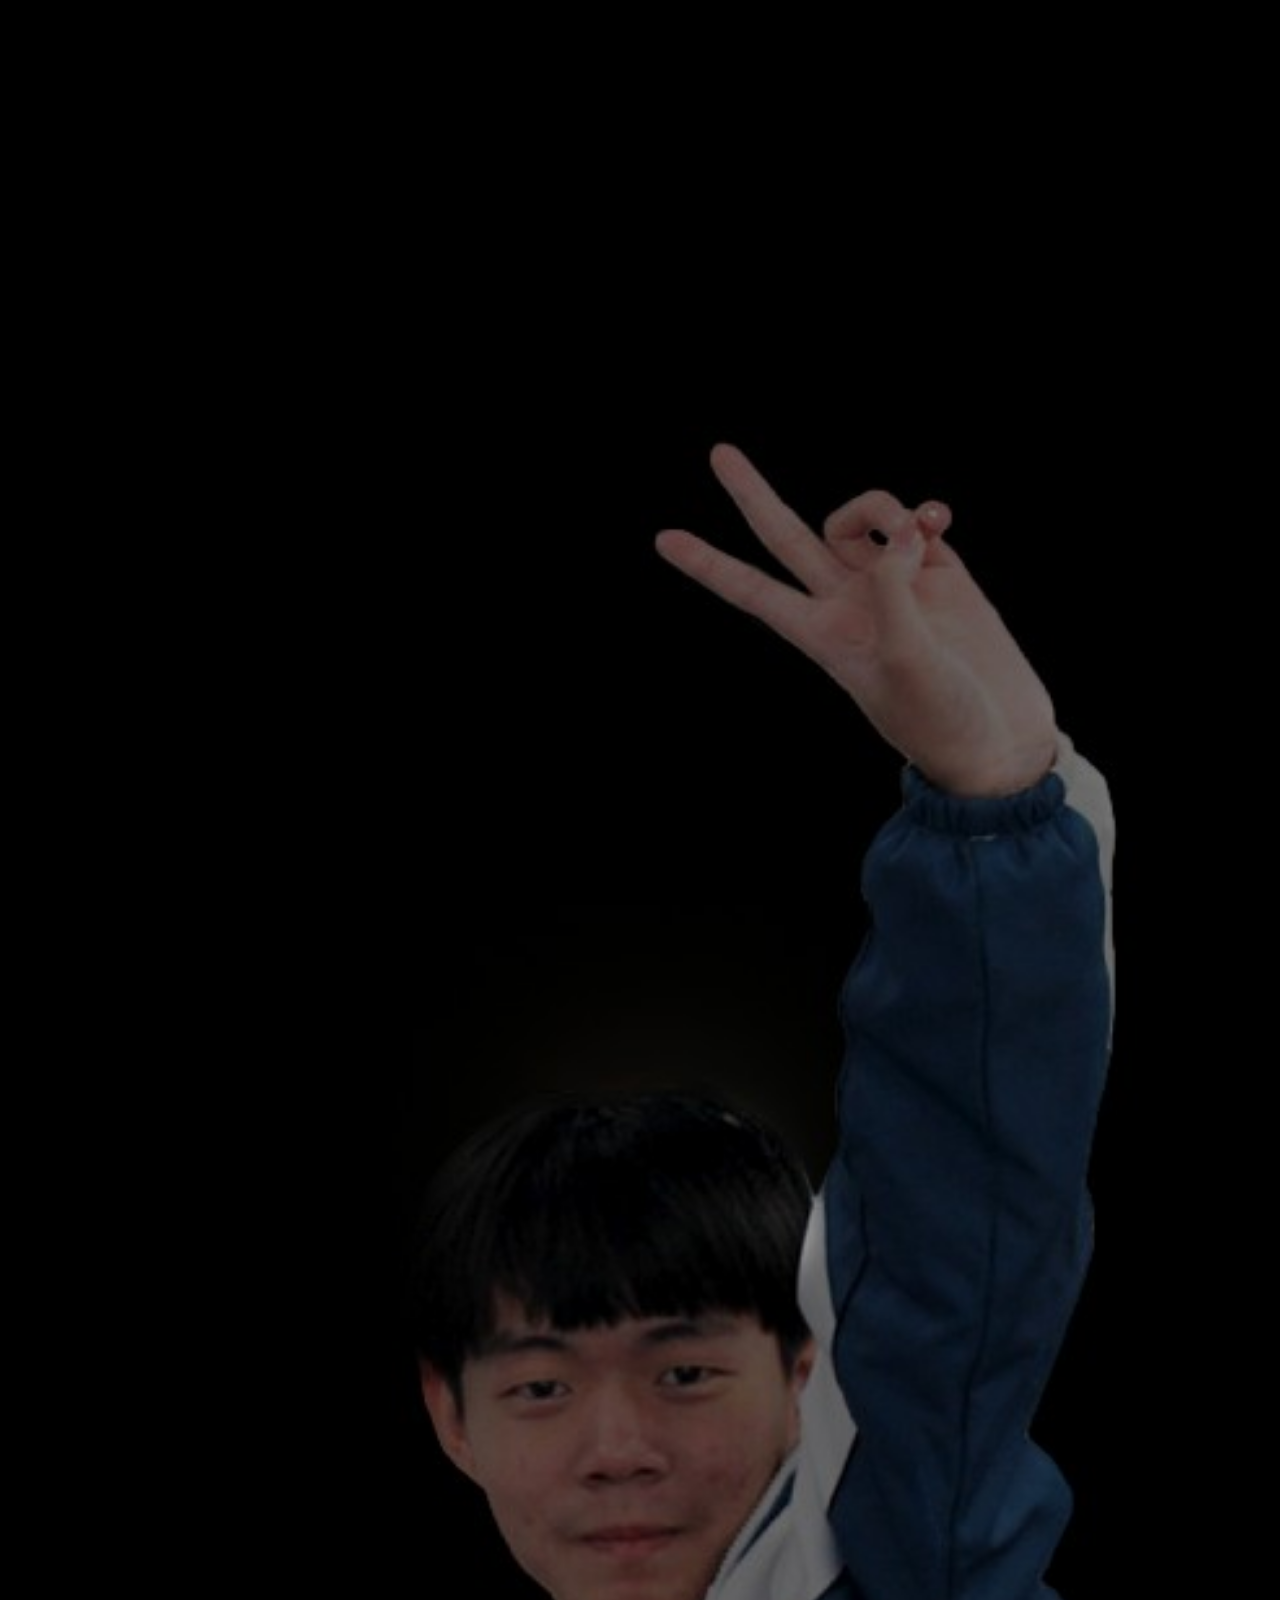
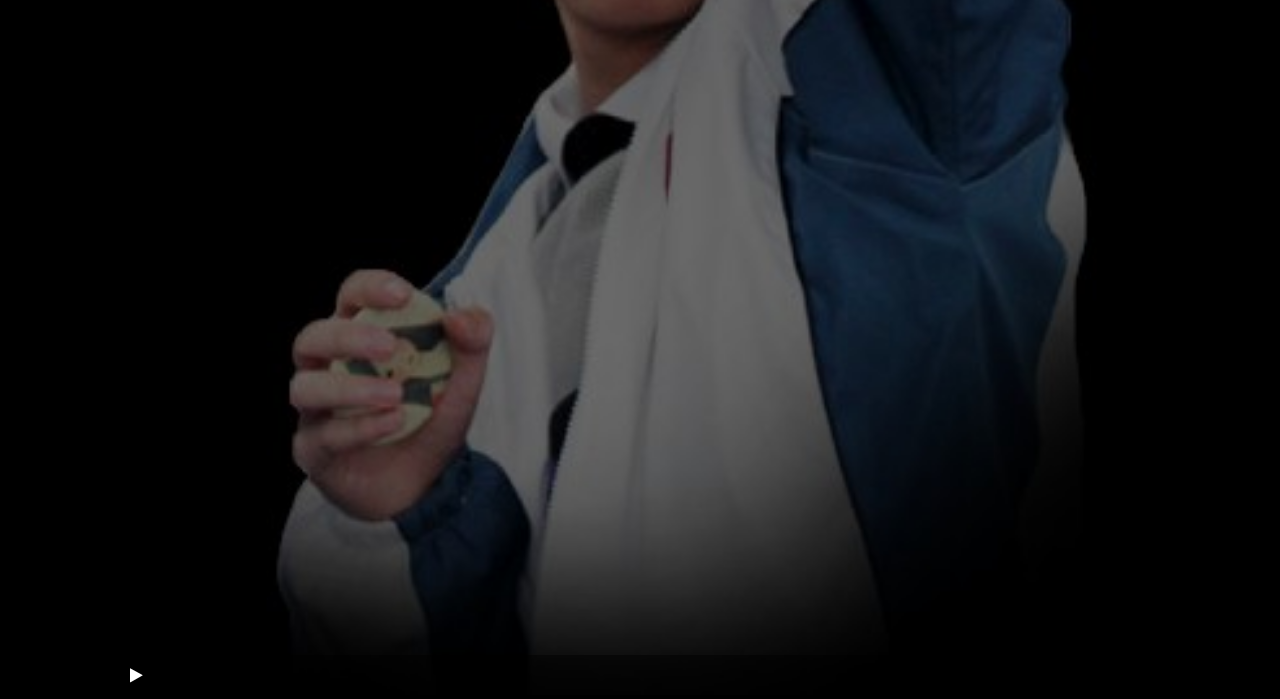
==== commit e706f8b6: "tianci" ====
--- a/tianci/index.html
+++ b/tianci/index.html
@@ -1,325 +1,60 @@
-<!doctype html>
-<html lang="en">
-  <head>
-    <meta charset="utf-8">
-    <meta name="viewport" content="width=device-width, initial-scale=1, shrink-to-fit=no">
-    <meta name="description" content="">
-    <meta name="author" content="">
+<!DOCTYPE html>
+<html lang="zh-cn">
+<head>
+    <meta charset="UTF-8" name="viewport" content="user-scalable=no, initial-scale=1.0, maximum-scale=1.0, minimum-scale=1.0">
+    <title>FramePlayer Demo</title>
+    <script src="js/jquery-3.1.1.min.js"></script>
+    <script src="../src/vframeplayer.min.js"></script>
+    <script src="js/app.js"></script>
+    <link rel="stylesheet" href="css/font-awesome.min.css" />
+    <link rel="stylesheet" href="css/style.css" />
+</head>
+<body>
+<div class="box">
+    <div class="framePlayer"></div>
+    <div class="control">
+        <i class="fa fa-play"></i>
 
-    <title>Marvel HTML Bootstrap 4 Template</title>
+    </div>
+    <!-- <div class="info">
+        <div class="curFrame">当前帧：<span></span></div>
+        <div class="times">循环次数：<span></span></div>
+        <div class="asc">正序：<span></span></div>
+        <div class="fps">FPS：<span></span></div>
+    </div> -->
+</div>
 
-    <link rel="stylesheet" href="css/bootstrap.min.css">
-    <link rel="stylesheet" href="css/unicons.css">
-    <link rel="stylesheet" href="css/owl.carousel.min.css">
-    <link rel="stylesheet" href="css/owl.theme.default.min.css">
+<!-- <div class="settings">
+    <div>
+        <span>模式：</span>
+        <label><input class="mode" name="mode" type="radio" value="true" checked /> CANVAS</label>
+        <label><input class="mode" name="mode" type="radio" value="false" /> IMG</label>
+    </div>
+    <div>
+        <label><span>开始帧：</span><input min="0" class="start" name="start" type="number" value="" /></label>
+        <label><span>结束帧：</span><input min="0" class="end" name="end" type="number" value="" /></label>
+    </div>
+    <div>
+        <label><span>FPS：</span><input min="1" max="60" class="fps" name="fps" type="number" value="" /></label>
+        <label><span>次数：</span><input min="-1" class="times" name="times" type="number" value="" /></label>
+    </div>
+    <div>
+        <label><span>yoyo：</span><input class="yoyo" name="yoyo" type="checkbox" value="" /></label>
+    </div>
+</div> -->
 
-    <!-- MAIN STYLE -->
-    <link rel="stylesheet" href="css/tooplate-style.css">
-    
-<!--
+<!-- 
+<script>
+    var ua = navigator.userAgent.toLowerCase();
+      if (/iphone | android / .test(ua)) {
+      } else {
+      location.replace('404.html')
+    }
+     
+</script> -->
 
-Tooplate 2115 Marvel
 
-https://www.tooplate.com/view/2115-marvel
 
--->
-  </head>
-  <body>
 
-    <!-- MENU -->
-    <nav class="navbar navbar-expand-sm navbar-light">
-        <div class="container">
-            <a class="navbar-brand" href="index.html"><i class='uil uil-user'></i> Marvel</a>
-
-            <button class="navbar-toggler" type="button" data-toggle="collapse" data-target="#navbarNav" aria-controls="navbarNav" aria-expanded="false"
-                aria-label="Toggle navigation">
-                <span class="navbar-toggler-icon"></span>
-                <span class="navbar-toggler-icon"></span>
-                <span class="navbar-toggler-icon"></span>
-            </button>
-
-            <div class="collapse navbar-collapse" id="navbarNav">
-                <ul class="navbar-nav mx-auto">
-                    <li class="nav-item">
-                        <a href="#about" class="nav-link"><span data-hover="About">About</span></a>
-                    </li>
-                    <li class="nav-item">
-                        <a href="#project" class="nav-link"><span data-hover="Projects">Projects</span></a>
-                    </li>
-                    <li class="nav-item">
-                        <a href="#resume" class="nav-link"><span data-hover="Resume">Resume</span></a>
-                    </li>
-                    <li class="nav-item">
-                        <a href="#contact" class="nav-link"><span data-hover="Contact">Contact</span></a>
-                    </li>
-                </ul>
-
-                <ul class="navbar-nav ml-lg-auto">
-                    <div class="ml-lg-4">
-                      <div class="color-mode d-lg-flex justify-content-center align-items-center">
-                        <i class="color-mode-icon"></i>
-                        Color mode
-                      </div>
-                    </div>
-                </ul>
-            </div>
-        </div>
-    </nav>
-
-    <!-- ABOUT -->
-    <section class="about full-screen d-lg-flex justify-content-center align-items-center" id="about">
-        <div class="container">
-            <div class="row">
-                
-                <div class="col-lg-7 col-md-12 col-12 d-flex align-items-center">
-                    <div class="about-text">
-                        <small class="small-text">Welcome to <span class="mobile-block">my portfolio website!</span></small>
-                        <h1 class="animated animated-text">
-                            <span class="mr-2">Hey folks, I'm</span>
-                                <div class="animated-info">
-                                    <span class="animated-item">Marvel Sann</span>
-                                    <span class="animated-item">Web Designer</span>
-                                    <span class="animated-item">UI Specialist</span>
-                                </div>
-                        </h1>
-
-                        <p>Building a successful product is a challenge. I am highly energetic in user experience design, interfaces and web development.</p>
-                        
-                        <div class="custom-btn-group mt-4">
-                          <a href="#" class="btn mr-lg-2 custom-btn"><i class='uil uil-file-alt'></i> Download Resume</a>
-                          <a href="#contact" class="btn custom-btn custom-btn-bg custom-btn-link">Get a free quote</a>
-                        </div>
-                    </div>
-                </div>
-
-                <div class="col-lg-5 col-md-12 col-12">
-                    <div class="about-image svg">
-                        <img src="images/undraw/undraw_software_engineer_lvl5.svg" class="img-fluid" alt="svg image">
-                    </div>
-                </div>
-
-            </div>
-        </div>
-    </section>
-
-    <!-- PROJECTS -->
-    <section class="project py-5" id="project">
-        <div class="container">
-                
-                <div class="row">
-                  <div class="col-lg-11 text-center mx-auto col-12">
-
-                      <div class="col-lg-8 mx-auto">
-                        <h2>Things I have designed for digital media agencies</h2>
-                      </div>
-
-                      <div class="owl-carousel owl-theme">
-                        <div class="item">
-                          <div class="project-info">
-                            <img src="images/project/project-image01.png" class="img-fluid" alt="project image">
-                          </div>
-                        </div>
-
-                        <div class="item">
-                          <div class="project-info">
-                            <img src="images/project/project-image02.png" class="img-fluid" alt="project image">
-                          </div>
-                        </div>
-
-                        <div class="item">
-                          <div class="project-info">
-                            <img src="images/project/project-image03.png" class="img-fluid" alt="project image">
-                          </div>
-                        </div>
-
-                        <div class="item">
-                          <div class="project-info">
-                            <img src="images/project/project-image04.png" class="img-fluid" alt="project image">
-                          </div>
-                        </div>
-
-                        <div class="item">
-                          <div class="project-info">
-                            <img src="images/project/project-image05.png" class="img-fluid" alt="project image">
-                          </div>
-                        </div>
-                      </div>
-
-                  </div>
-                </div>
-        </div>
-    </section>
-
-    <!-- FEATURES -->
-    <section class="resume py-5 d-lg-flex justify-content-center align-items-center" id="resume">
-        <div class="container">
-            <div class="row">
-
-                <div class="col-lg-6 col-12">
-                  <h2 class="mb-4">Experiences</h2>
-
-                    <div class="timeline">
-                        <div class="timeline-wrapper">
-                             <div class="timeline-yr">
-                                  <span>2019</span>
-                             </div>
-                             <div class="timeline-info">
-                                  <h3><span>Project Manager</span><small>Best Studio</small></h3>
-                                  <p>Proin ornare non purus ut rutrum. Nulla facilisi. Aliquam laoreet libero ac pharetra feugiat. Cras ac fermentum nunc, a faucibus nunc.</p>
-                             </div>
-                        </div>
-
-                        <div class="timeline-wrapper">
-                            <div class="timeline-yr">
-                                <span>2018</span>
-                            </div>
-                            <div class="timeline-info">
-                                <h3><span>UX Designer</span><small>Digital Ace</small></h3>
-                                <p>Fusce rutrum augue id orci rhoncus molestie. Nunc auctor dignissim lacus vel iaculis.</p>
-                            </div>
-                        </div>
-
-                        <div class="timeline-wrapper">
-                            <div class="timeline-yr">
-                                <span>2016</span>
-                            </div>
-                            <div class="timeline-info">
-                                <h3><span>UI Freelancer</h3>
-                                <p>Sed fringilla vitae enim sit amet cursus. Sed cursus dictum tortor quis pharetra. Pellentesque habitant morbi tristique senectus et netus et malesuada fames ac turpis egestas.</p>
-                            </div>
-                        </div>
-                        
-                        <div class="timeline-wrapper">
-                            <div class="timeline-yr">
-                                <span>2014</span>
-                            </div>
-                            <div class="timeline-info">
-                                <h3><span>Junior Designer<small>Crafted Co.</small></h3>
-                                <p>Cras scelerisque scelerisque condimentum. Nullam at volutpat mi. Nunc auctor ipsum eget magna consequat viverra.</p>
-                            </div>
-                        </div>
-
-                    </div>
-                </div>
-
-                <div class="col-lg-6 col-12">
-                  <h2 class="mb-4 mobile-mt-2">Educations</h2>
-
-                    <div class="timeline">
-                        <div class="timeline-wrapper">
-                             <div class="timeline-yr">
-                                  <span>2017</span>
-                             </div>
-                             <div class="timeline-info">
-                                  <h3><span>Mobile Web</span><small>Master Design</small></h3>
-                                  <p>Please tell your friends about Tooplate website. That would be very helpful. We need your support.</p>
-                             </div>
-                        </div>
-
-                        <div class="timeline-wrapper">
-                            <div class="timeline-yr">
-                                <span>2015</span>
-                            </div>
-                            <div class="timeline-info">
-                                <h3><span>User Interfaces</span><small>Creative Agency</small></h3>
-                                <p><a rel="nofollow" href="https://www.facebook.com/tooplate">Tooplate</a> is a great website to download HTML templates without any login or email.</p>
-                            </div>
-                        </div>
-                        
-                        <div class="timeline-wrapper">
-                            <div class="timeline-yr">
-                                <span>2013</span>
-                            </div>
-                            <div class="timeline-info">
-                                <h3><span>Artwork Design</span><small>New Art School</small></h3>
-                                <p>You can freely use Tooplate's templates for your business or personal sites. You cannot redistribute this template without a permission.</p>
-                            </div>
-                        </div>
-
-                    </div>
-                </div>
-                
-            </div>
-        </div>
-    </section>
-
-    <!-- CONTACT -->
-    <section class="contact py-5" id="contact">
-      <div class="container">
-        <div class="row">
-          
-          <div class="col-lg-5 mr-lg-5 col-12">
-            <div class="google-map w-100">
-              <iframe src="https://www.google.com/maps/embed?pb=!1m18!1m12!1m3!1d12088.558402180099!2d-73.99373482142036!3d40.75895421922642!2m3!1f0!2f0!3f0!3m2!1i1024!2i768!4f13.1!3m3!1m2!1s0x89c25855b8fb3083%3A0xa0f9aef176042a5c!2sTheater+District%2C+New+York%2C+NY%2C+USA!5e0!3m2!1sen!2smm!4v1549875377188" width="400" height="300" frameborder="0" style="border:0" allowfullscreen></iframe>
-            </div>
-
-            <div class="contact-info d-flex justify-content-between align-items-center py-4 px-lg-5">
-                <div class="contact-info-item">
-                  <h3 class="mb-3 text-white">Say hello</h3>
-                  <p class="footer-text mb-0">010 020 0960</p>
-                  <p><a href="mailto:hello@company.co">hello@company.co</a></p>
-                </div>
-
-                <ul class="social-links">
-                     <li><a href="#" class="uil uil-dribbble" data-toggle="tooltip" data-placement="left" title="Dribbble"></a></li>
-                     <li><a href="#" class="uil uil-instagram" data-toggle="tooltip" data-placement="left" title="Instagram"></a></li>
-                     <li><a href="#" class="uil uil-youtube" data-toggle="tooltip" data-placement="left" title="Youtube"></a></li>
-                </ul>
-            </div>
-          </div>
-
-          <div class="col-lg-6 col-12">
-            <div class="contact-form">
-              <h2 class="mb-4">Interested to work together? Let's talk</h2>
-
-              <form action="" method="get">
-                <div class="row">
-                  <div class="col-lg-6 col-12">
-                    <input type="text" class="form-control" name="name" placeholder="Your Name" id="name">
-                  </div>
-
-                  <div class="col-lg-6 col-12">
-                    <input type="email" class="form-control" name="email" placeholder="Email" id="email">
-                  </div>
-
-                  <div class="col-12">
-                    <textarea name="message" rows="6" class="form-control" id="message" placeholder="Message"></textarea>
-                  </div>
-
-                  <div class="ml-lg-auto col-lg-5 col-12">
-                    <input type="submit" class="form-control submit-btn" value="Send Button">
-                  </div>
-                </div>
-              </form>
-            </div>
-          </div>
-
-        </div>
-      </div>
-    </section>
-
-    <!-- FOOTER -->
-     <footer class="footer py-5">
-          <div class="container">
-               <div class="row">
-
-                    <div class="col-lg-12 col-12">                                
-                        <p class="copyright-text text-center">Copyright &copy; 2019 Company Name . All rights reserved</p>
-                        <p class="copyright-text text-center">Designed by <a rel="nofollow" href="https://www.facebook.com/tooplate">Tooplate</a></p>
-                    </div>
-                    
-               </div>
-          </div>
-     </footer>
-
-    <script src="js/jquery-3.3.1.min.js"></script>
-    <script src="js/popper.min.js"></script>
-    <script src="js/bootstrap.min.js"></script>
-    <script src="js/Headroom.js"></script>
-    <script src="js/jQuery.headroom.js"></script>
-    <script src="js/owl.carousel.min.js"></script>
-    <script src="js/smoothscroll.js"></script>
-    <script src="js/custom.js"></script>
-
-  </body>
+</body>
 </html>--- a/tianci/css/style.css
+++ b/tianci/css/style.css
@@ -0,0 +1,83 @@
+body {
+  margin: 0;
+  padding: 0;
+  background: #000000;
+  color: #fff; }
+
+
+
+.box {
+  width: 1080px;
+  height: 1993.8px;
+  margin: 300px auto 3px auto;
+  position: relative;
+  border: 1px solid rgba(255, 255, 255, 0);
+  -webkit-box-shadow: 0 0 20px rgba(0, 0, 0, 0.5); }
+
+.framePlayer {
+  width: 100%;
+  height: 100%; }
+
+.control {
+  position: absolute;
+  background: rgba(0, 0, 0, 0.5);
+  padding: 5px 20px;
+  width: 100%;
+  height: 40px;
+  left: 0;
+  bottom: 0;
+  font-size: 16px;
+  color: #fff;
+  line-height: 30px;
+  box-sizing: border-box; }
+  .control i {
+    display: block;
+    float: left;
+    padding: 7px 10px;
+    cursor: pointer; }
+  .control .process_bar {
+    width: 100%;
+    height: 4px;
+    background: #aaaaaa;
+    position: absolute;
+    left: 0;
+    top: -4px; }
+    .control .process_bar .process {
+      width: 0;
+      height: 100%;
+      background: #fff; }
+
+.info {
+  position: absolute;
+  top: 0;
+  left: 0;
+  padding: 5px 10px;
+  width: 100px;
+  background: rgba(0, 0, 0, 0.5);
+  color: #fff;
+  line-height: 18px;
+  font-size: 12px; }
+
+.settings {
+  width: 320px;
+  margin: 0 auto;
+  line-height: 20px;
+  font-size: 12px; }
+  .settings > div {
+    margin-bottom: 10px; }
+    .settings > div span {
+      display: inline-block;
+      width: 50px; }
+  .settings label {
+    margin-right: 10px; }
+  .settings .times, .settings .start, .settings .end, .settings .fps {
+    line-height: 18px;
+    padding: 0 10px;
+    margin: 0;
+    border: 1px solid #000;
+    width: 40px;
+    text-align: center; }
+    .settings .times.disabled, .settings .disabled.start, .settings .disabled.end, .settings .disabled.fps {
+      background: #b3b3b3; }
+
+/*# sourceMappingURL=style.css.map */
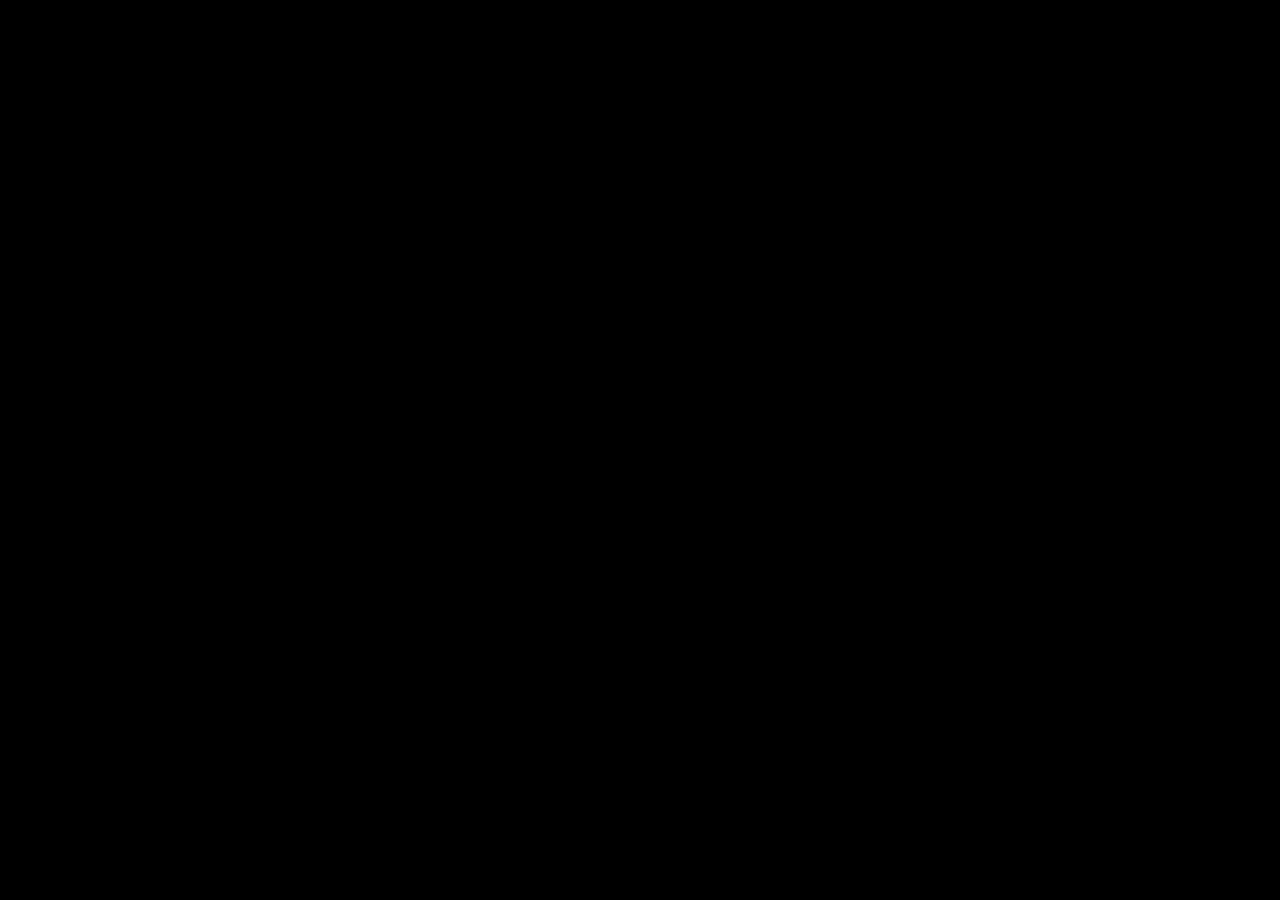
==== commit 7faee8bc: "tianci" ====
--- a/tianci/index.html
+++ b/tianci/index.html
@@ -11,11 +11,8 @@
 </head>
 <body>
 <div class="box">
-    <div class="framePlayer"></div>
-    <div class="control">
-        <i class="fa fa-play"></i>
+    <div class="framePlayer fa-play"></div>
 
-    </div>
     <!-- <div class="info">
         <div class="curFrame">当前帧：<span></span></div>
         <div class="times">循环次数：<span></span></div>
--- a/tianci/css/style.css
+++ b/tianci/css/style.css
@@ -7,9 +7,9 @@
 
 
 .box {
-  width: 1080px;
-  height: 1993.8px;
-  margin: 300px auto 3px auto;
+  width: 414px;
+  height: 736px;
+  margin: 30px auto 3px auto;
   position: relative;
   border: 1px solid rgba(255, 255, 255, 0);
   -webkit-box-shadow: 0 0 20px rgba(0, 0, 0, 0.5); }
